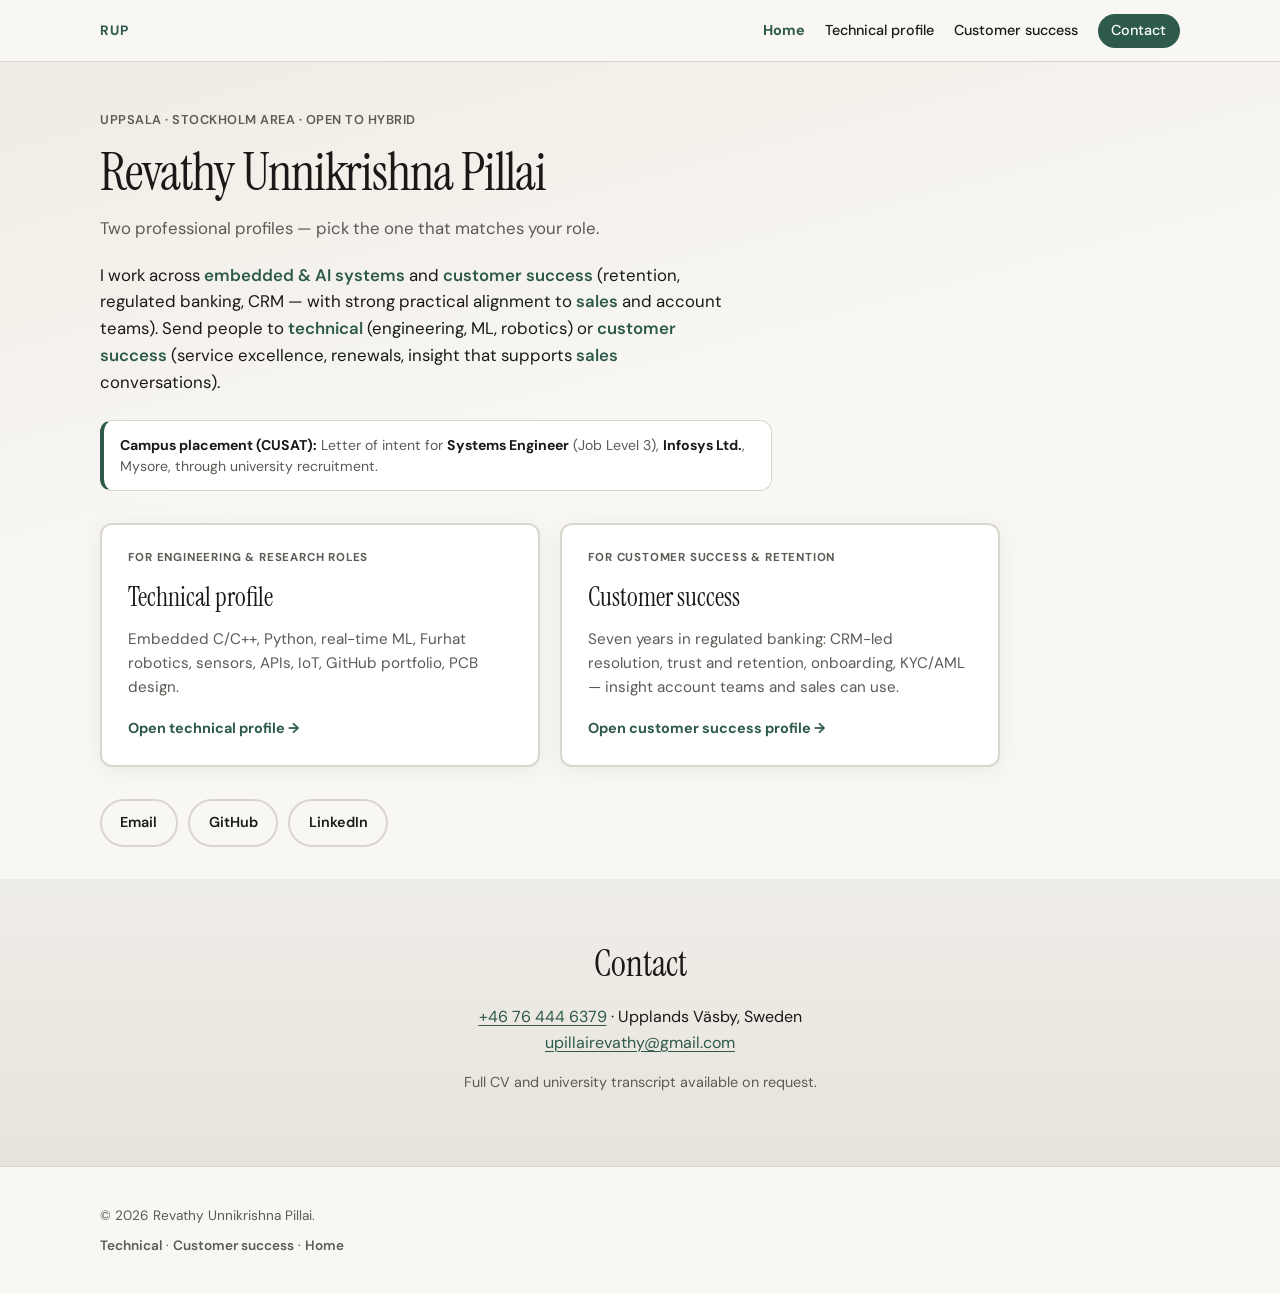
==== index.html @ eeb1d327 "Add professional profile site Made-with: Cursor" ====
<!DOCTYPE html>
<html lang="en">
<head>
  <meta charset="UTF-8" />
  <meta name="viewport" content="width=device-width, initial-scale=1" />
  <meta name="description" content="Revathy Unnikrishna Pillai — Technical or customer success profile: embedded AI; banking CRM, retention, sales alignment in practice." />
  <title>Revathy Unnikrishna Pillai — Profiles</title>
  <link rel="stylesheet" href="styles.css" />
  <link rel="preconnect" href="https://fonts.googleapis.com" />
  <link rel="preconnect" href="https://fonts.gstatic.com" crossorigin />
  <link href="https://fonts.googleapis.com/css2?family=DM+Sans:ital,opsz,wght@0,9..40,400;0,9..40,500;0,9..40,600;0,9..40,700;1,9..40,400&family=Instrument+Serif:ital@0;1&display=swap" rel="stylesheet" />
</head>
<body class="page-home">
  <a class="skip-link" href="#main">Skip to content</a>
  <header class="site-header">
    <div class="wrap header-inner">
      <a href="index.html" class="logo" aria-label="Home">RUP</a>
      <nav class="nav" aria-label="Primary">
        <a href="index.html" aria-current="page">Home</a>
        <a href="technical.html">Technical profile</a>
        <a href="customer-success.html">Customer success</a>
        <a href="#contact" class="nav-cta">Contact</a>
      </nav>
      <button type="button" class="menu-toggle" aria-expanded="false" aria-controls="mobile-nav" aria-label="Open menu">
        <span></span><span></span><span></span>
      </button>
    </div>
    <div id="mobile-nav" class="mobile-nav" hidden>
      <a href="index.html">Home</a>
      <a href="technical.html">Technical profile</a>
      <a href="customer-success.html">Customer success</a>
      <a href="#contact">Contact</a>
    </div>
  </header>

  <main id="main">
    <section class="hero hero-landing">
      <div class="wrap">
        <p class="eyebrow">Uppsala · Stockholm area · Open to hybrid</p>
        <h1>Revathy Unnikrishna Pillai</h1>
        <p class="tagline">Two professional profiles — pick the one that matches your role.</p>
        <p class="lede narrow-lede">
          I work across <strong>embedded &amp; AI systems</strong> and <strong>customer success</strong> (retention, regulated banking, CRM — with strong practical alignment to <strong>sales</strong> and account teams).
          Send people to <strong>technical</strong> (engineering, ML, robotics) or <strong>customer success</strong> (service excellence, renewals, insight that supports <strong>sales</strong> conversations).
        </p>
        <p class="campus-note">
          <strong>Campus placement (CUSAT):</strong> Letter of intent for <strong>Systems Engineer</strong> (Job Level 3), <strong>Infosys Ltd.</strong>, Mysore, through university recruitment.
        </p>

        <div class="chooser-grid">
          <a href="technical.html" class="chooser-card chooser-tech">
            <span class="chooser-label">For engineering &amp; research roles</span>
            <h2 class="chooser-title">Technical profile</h2>
            <p>Embedded C/C++, Python, real-time ML, Furhat robotics, sensors, APIs, IoT, GitHub portfolio, PCB design.</p>
            <span class="chooser-cta">Open technical profile →</span>
          </a>
          <a href="customer-success.html" class="chooser-card chooser-cs">
            <span class="chooser-label">For customer success &amp; retention</span>
            <h2 class="chooser-title">Customer success</h2>
            <p>Seven years in regulated banking: CRM-led resolution, trust and retention, onboarding, KYC/AML — insight account teams and sales can use.</p>
            <span class="chooser-cta">Open customer success profile →</span>
          </a>
        </div>

        <div class="hero-actions landing-actions">
          <a class="btn ghost" href="mailto:upillairevathy@gmail.com">Email</a>
          <a class="btn ghost" href="https://github.com/revathyup" target="_blank" rel="noopener noreferrer">GitHub</a>
          <a class="btn ghost" href="https://www.linkedin.com/in/revu01" target="_blank" rel="noopener noreferrer">LinkedIn</a>
        </div>
      </div>
    </section>

    <section id="contact" class="section section-cta">
      <div class="wrap narrow cta-inner">
        <h2 class="section-title">Contact</h2>
        <p class="prose">
          <a href="tel:+46764446379">+46 76 444 6379</a> · Upplands Väsby, Sweden<br />
          <a href="mailto:upillairevathy@gmail.com">upillairevathy@gmail.com</a>
        </p>
        <p class="prose small-print">Full CV and university transcript available on request.</p>
      </div>
    </section>
  </main>

  <footer class="site-footer">
    <div class="wrap footer-inner">
      <p>© <span id="y"></span> Revathy Unnikrishna Pillai.</p>
      <p class="footer-links">
        <a href="technical.html">Technical</a> · <a href="customer-success.html">Customer success</a> · <a href="index.html">Home</a>
      </p>
    </div>
  </footer>

  <script>
    document.getElementById("y").textContent = new Date().getFullYear();
    var btn = document.querySelector(".menu-toggle");
    var panel = document.getElementById("mobile-nav");
    if (btn && panel) {
      btn.addEventListener("click", function () {
        var open = panel.hasAttribute("hidden");
        if (open) panel.removeAttribute("hidden");
        else panel.setAttribute("hidden", "");
        btn.setAttribute("aria-expanded", open ? "true" : "false");
      });
      panel.querySelectorAll("a").forEach(function (a) {
        a.addEventListener("click", function () {
          panel.setAttribute("hidden", "");
          btn.setAttribute("aria-expanded", "false");
        });
      });
    }
  </script>
</body>
</html>
---- styles.css ----
/* Revathy Unnikrishna Pillai — profile site */
:root {
  --bg: #f8f7f4;
  --bg-alt: #efede8;
  --ink: #1a1917;
  --muted: #5c5a55;
  --accent: #2d5a4a;
  --accent-hover: #234638;
  --border: #d9d6cf;
  --card: #fff;
  --shadow: 0 12px 40px rgba(26, 25, 23, 0.08);
  --radius: 12px;
  --font-sans: "DM Sans", system-ui, -apple-system, Segoe UI, sans-serif;
  --font-display: "Instrument Serif", Georgia, serif;
  --max: 1080px;
}

*,
*::before,
*::after {
  box-sizing: border-box;
}

html {
  scroll-behavior: smooth;
}

body {
  margin: 0;
  font-family: var(--font-sans);
  font-size: 1rem;
  line-height: 1.6;
  color: var(--ink);
  background: var(--bg);
}

.skip-link {
  position: absolute;
  left: -9999px;
  top: 0;
  background: var(--accent);
  color: #fff;
  padding: 0.5rem 1rem;
  z-index: 100;
}
.skip-link:focus {
  left: 0.5rem;
  top: 0.5rem;
}

a {
  color: var(--accent);
  text-decoration-thickness: 1px;
  text-underline-offset: 3px;
}
a:hover {
  color: var(--accent-hover);
}

.wrap {
  width: min(100% - 2rem, var(--max));
  margin-inline: auto;
}

.narrow {
  max-width: 720px;
}

/* Header */
.site-header {
  position: sticky;
  top: 0;
  z-index: 50;
  background: rgba(248, 247, 244, 0.92);
  backdrop-filter: blur(8px);
  border-bottom: 1px solid var(--border);
}

.header-inner {
  display: flex;
  align-items: center;
  justify-content: space-between;
  gap: 1rem;
  padding: 0.85rem 0;
}

.logo {
  font-weight: 700;
  font-size: 0.85rem;
  letter-spacing: 0.08em;
  color: var(--accent);
}

.nav {
  display: none;
  gap: 1.25rem;
  align-items: center;
  font-size: 0.9rem;
  font-weight: 500;
}

.nav a {
  color: var(--ink);
  text-decoration: none;
}
.nav a:hover {
  color: var(--accent);
}

.nav-cta {
  padding: 0.35rem 0.85rem;
  border-radius: 999px;
  background: var(--accent);
  color: #fff !important;
}
.nav-cta:hover {
  background: var(--accent-hover);
  color: #fff !important;
}

.menu-toggle {
  display: flex;
  flex-direction: column;
  gap: 5px;
  padding: 0.5rem;
  border: none;
  background: transparent;
  cursor: pointer;
}
.menu-toggle span {
  display: block;
  width: 22px;
  height: 2px;
  background: var(--ink);
}

.mobile-nav {
  display: flex;
  flex-direction: column;
  padding: 0 1rem 1rem;
  border-bottom: 1px solid var(--border);
  background: var(--bg);
}
.mobile-nav a {
  padding: 0.65rem 0;
  font-weight: 500;
  color: var(--ink);
  text-decoration: none;
  border-top: 1px solid var(--border);
}
.mobile-nav[hidden] {
  display: none !important;
}

@media (min-width: 860px) {
  .nav {
    display: flex;
  }
  .menu-toggle {
    display: none;
  }
  .mobile-nav {
    display: none !important;
  }
}

/* Hero */
.hero {
  padding: 3rem 0 3.5rem;
  background: linear-gradient(165deg, #f0ebe3 0%, var(--bg) 45%);
}

.hero-grid {
  display: grid;
  gap: 2rem;
  align-items: start;
}

@media (min-width: 800px) {
  .hero-grid {
    grid-template-columns: 1fr minmax(260px, 320px);
    gap: 3rem;
  }
}

.eyebrow {
  font-size: 0.8rem;
  font-weight: 600;
  letter-spacing: 0.04em;
  text-transform: uppercase;
  color: var(--muted);
  margin: 0 0 0.75rem;
}

.hero h1 {
  font-family: var(--font-display);
  font-size: clamp(2.25rem, 5vw, 3.25rem);
  font-weight: 400;
  line-height: 1.15;
  margin: 0 0 0.75rem;
  letter-spacing: -0.02em;
}

.tagline {
  font-size: 1.05rem;
  color: var(--muted);
  margin: 0 0 1.25rem;
}

.tagline .dot {
  color: var(--border);
}

.lede {
  font-size: 1.05rem;
  max-width: 38rem;
  margin: 0 0 1.5rem;
  color: var(--ink);
}

.lede strong {
  font-weight: 600;
  color: var(--accent);
}

.hero-actions {
  display: flex;
  flex-wrap: wrap;
  gap: 0.65rem;
}

.btn {
  display: inline-flex;
  align-items: center;
  justify-content: center;
  padding: 0.65rem 1.15rem;
  border-radius: 999px;
  font-size: 0.9rem;
  font-weight: 600;
  text-decoration: none;
  border: 2px solid transparent;
  transition: background 0.15s, color 0.15s, border-color 0.15s;
}

.btn.primary {
  background: var(--accent);
  color: #fff;
}
.btn.primary:hover {
  background: var(--accent-hover);
  color: #fff;
}

.btn.ghost {
  background: transparent;
  color: var(--ink);
  border-color: var(--border);
}
.btn.ghost:hover {
  border-color: var(--accent);
  color: var(--accent);
}

.hero-card {
  background: var(--card);
  border-radius: var(--radius);
  box-shadow: var(--shadow);
  border: 1px solid var(--border);
  padding: 1.25rem 1.35rem;
}

.facts {
  list-style: none;
  margin: 0;
  padding: 0;
  font-size: 0.9rem;
}

.facts li {
  padding: 0.55rem 0;
  border-bottom: 1px solid var(--border);
}
.facts li:last-child {
  border-bottom: none;
}

.fact-label {
  display: block;
  font-size: 0.72rem;
  font-weight: 700;
  letter-spacing: 0.06em;
  text-transform: uppercase;
  color: var(--muted);
  margin-bottom: 0.15rem;
}

.facts a {
  font-weight: 600;
}

/* Tighter hero + sidebar (technical / customer profile pages) */
.hero-sub {
  padding: 1.35rem 0 0.85rem;
}

.hero-sub .hero-grid {
  gap: 1rem;
}

@media (min-width: 800px) {
  .hero-sub .hero-grid {
    grid-template-columns: 1fr minmax(210px, 270px);
    gap: 1.35rem;
    align-items: start;
  }
}

.hero-sub .eyebrow {
  margin-bottom: 0.35rem;
  font-size: 0.75rem;
}

.hero-sub h1 {
  margin-bottom: 0.35rem;
  font-size: clamp(1.85rem, 4vw, 2.65rem);
}

.hero-sub .tagline {
  margin-bottom: 0.5rem;
  font-size: 0.9rem;
  line-height: 1.4;
}

.hero-sub .lede {
  margin-bottom: 0.85rem;
  font-size: 0.9rem;
  line-height: 1.45;
  max-width: 36rem;
}

.hero-sub .hero-actions {
  gap: 0.45rem;
}

.hero-sub .btn {
  padding: 0.5rem 0.95rem;
  font-size: 0.82rem;
}

.hero-sub .hero-card {
  padding: 0.55rem 0.7rem;
  box-shadow: 0 4px 14px rgba(26, 25, 23, 0.05);
}

.hero-sub .facts {
  font-size: 0.78rem;
  line-height: 1.3;
}

.hero-sub .facts li {
  padding: 0.28rem 0;
}

.hero-sub .fact-label {
  font-size: 0.6rem;
  letter-spacing: 0.055em;
  margin-bottom: 0.06rem;
}

/* Even denser skill list in sidebar */
.facts-compact li {
  padding: 0.22rem 0 !important;
}

.section-intro-tight {
  margin-bottom: 0.65rem !important;
  font-size: 0.88rem;
}

/* Sections */
.section {
  padding: 3rem 0;
}

.section-alt {
  background: var(--bg-alt);
}

.section-title {
  font-family: var(--font-display);
  font-size: clamp(1.75rem, 3vw, 2.25rem);
  font-weight: 400;
  margin: 0 0 0.5rem;
}

.section-intro {
  color: var(--muted);
  margin: 0 0 1.75rem;
  max-width: 40rem;
}

.prose {
  margin: 0 0 1rem;
  color: var(--ink);
}

/* Tracks */
.tracks {
  display: grid;
  gap: 1.25rem;
}

@media (min-width: 720px) {
  .tracks {
    grid-template-columns: 1fr 1fr;
  }
}

.track-card {
  background: var(--card);
  border: 1px solid var(--border);
  border-radius: var(--radius);
  padding: 1.5rem;
  box-shadow: 0 4px 20px rgba(26, 25, 23, 0.04);
}

.track-card h3 {
  margin: 0 0 0.75rem;
  font-size: 1.1rem;
  font-weight: 700;
}

.track-card p {
  margin: 0 0 1rem;
  font-size: 0.95rem;
  color: var(--muted);
}

.track-card ul {
  margin: 0;
  padding-left: 1.15rem;
  font-size: 0.9rem;
  color: var(--ink);
}

.track-card li {
  margin-bottom: 0.35rem;
}

/* Timeline */
.timeline {
  list-style: none;
  margin: 0;
  padding: 0;
  border-left: 2px solid var(--border);
}

.timeline > li {
  position: relative;
  padding: 0 0 2rem 1.5rem;
  margin-left: 0.5rem;
}

.timeline > li::before {
  content: "";
  position: absolute;
  left: -0.55rem;
  top: 0.35rem;
  width: 10px;
  height: 10px;
  border-radius: 50%;
  background: var(--accent);
  box-shadow: 0 0 0 3px var(--bg);
}

.section-alt .timeline > li::before {
  box-shadow: 0 0 0 3px var(--bg-alt);
}

.timeline > li:last-child {
  padding-bottom: 0;
}

.t-meta {
  display: flex;
  flex-wrap: wrap;
  gap: 0.35rem 1rem;
  font-size: 0.8rem;
  color: var(--muted);
  margin-bottom: 0.35rem;
}

.t-org {
  font-weight: 700;
  color: var(--ink);
}

.timeline h3 {
  margin: 0 0 0.5rem;
  font-size: 1.05rem;
}

.timeline p {
  margin: 0;
  font-size: 0.95rem;
  color: var(--muted);
}

/* Projects */
.project-list {
  margin: 0 0 1.5rem;
  padding-left: 1.15rem;
  max-width: 42rem;
}

.project-list li {
  margin-bottom: 0.65rem;
}

.project-cta {
  margin: 0;
}

/* Education */
.edu-list {
  list-style: none;
  margin: 0;
  padding: 0;
  font-size: 1rem;
}

.edu-list li {
  padding: 0.75rem 0;
  border-bottom: 1px solid var(--border);
}
.edu-list li:last-child {
  border-bottom: none;
}

.edu-detail {
  margin: 0.65rem 0 0;
  font-size: 0.9rem;
  line-height: 1.55;
  color: var(--muted);
  max-width: 42rem;
}

.edu-detail strong {
  color: var(--ink);
}

/* Home page campus placement line */
.campus-note {
  margin: 1rem 0 0;
  padding: 0.85rem 1rem;
  max-width: 42rem;
  font-size: 0.88rem;
  line-height: 1.5;
  color: var(--muted);
  background: var(--card);
  border: 1px solid var(--border);
  border-radius: var(--radius);
  border-left: 4px solid var(--accent);
}

.campus-note strong {
  color: var(--ink);
}

/* CTA section */
.section-cta {
  background: linear-gradient(180deg, var(--bg-alt) 0%, #e8e4dc 100%);
  padding: 3.5rem 0;
}

.cta-inner {
  text-align: center;
}

.cta-inner .section-title {
  margin-bottom: 0.75rem;
}

.cta-inner .prose {
  margin-left: auto;
  margin-right: auto;
}

.cta-inner .hero-actions {
  justify-content: center;
  margin-top: 1.25rem;
}

/* Footer */
.site-footer {
  padding: 2rem 0;
  border-top: 1px solid var(--border);
  background: var(--bg);
  font-size: 0.85rem;
  color: var(--muted);
}

.footer-inner p {
  margin: 0.35rem 0;
}

.footer-note code {
  font-size: 0.8em;
  background: var(--bg-alt);
  padding: 0.1rem 0.35rem;
  border-radius: 4px;
}

.footer-links {
  margin-top: 0.5rem !important;
}
.footer-links a {
  color: var(--muted);
  text-decoration: none;
  font-weight: 600;
}
.footer-links a:hover {
  color: var(--accent);
}

/* Logo as home link */
a.logo {
  text-decoration: none;
  color: var(--accent);
}
a.logo:hover {
  color: var(--accent-hover);
}

.nav a[aria-current="page"] {
  color: var(--accent);
  font-weight: 700;
}

/* Page accent themes */
body.page-tech {
  --accent: #2d5a4a;
  --accent-hover: #234638;
}

body.page-cs {
  --accent: #3d4f8c;
  --accent-hover: #2f3d6b;
}

body.page-home {
  --accent: #2d5a4a;
  --accent-hover: #234638;
}

/* Landing (index) */
.hero-landing {
  padding-bottom: 2rem;
}

.narrow-lede {
  max-width: 40rem;
}

.landing-actions {
  margin-top: 2rem;
}

.chooser-grid {
  display: grid;
  gap: 1.25rem;
  margin-top: 2rem;
  max-width: 900px;
}

@media (min-width: 720px) {
  .chooser-grid {
    grid-template-columns: 1fr 1fr;
  }
}

.chooser-card {
  display: block;
  text-decoration: none;
  color: inherit;
  background: var(--card);
  border: 2px solid var(--border);
  border-radius: var(--radius);
  padding: 1.5rem 1.65rem;
  box-shadow: 0 4px 24px rgba(26, 25, 23, 0.06);
  transition: border-color 0.2s, box-shadow 0.2s, transform 0.15s;
}

.chooser-card:hover {
  border-color: var(--accent);
  box-shadow: var(--shadow);
  transform: translateY(-2px);
}

.chooser-card .chooser-label {
  display: block;
  font-size: 0.72rem;
  font-weight: 700;
  letter-spacing: 0.07em;
  text-transform: uppercase;
  color: var(--muted);
  margin-bottom: 0.5rem;
}

.chooser-title {
  font-family: var(--font-display);
  font-size: 1.65rem;
  font-weight: 400;
  margin: 0 0 0.65rem;
  color: var(--ink);
}

.chooser-card p {
  margin: 0 0 1rem;
  font-size: 0.95rem;
  color: var(--muted);
  line-height: 1.55;
}

.chooser-cta {
  font-weight: 700;
  font-size: 0.9rem;
  color: var(--accent);
}

.chooser-card:hover .chooser-cta {
  color: var(--accent-hover);
}

.chooser-tech:hover {
  border-color: #2d5a4a;
}

.chooser-cs:hover {
  border-color: #3d4f8c;
}

.small-print {
  font-size: 0.9rem;
  color: var(--muted);
}

.strengths-list {
  max-width: 48rem;
}

/* Technical skills table (definition list) */
.skill-dl {
  margin: 0;
  max-width: 52rem;
}

.skill-row {
  display: grid;
  gap: 0.35rem 1.5rem;
  padding: 1rem 0;
  border-bottom: 1px solid var(--border);
}

@media (min-width: 640px) {
  .skill-row {
    grid-template-columns: 11rem 1fr;
    align-items: start;
  }
}

.skill-row:first-child {
  padding-top: 0;
}

.skill-row:last-child {
  border-bottom: none;
  padding-bottom: 0;
}

.skill-dl dt {
  margin: 0;
  font-size: 0.72rem;
  font-weight: 700;
  letter-spacing: 0.08em;
  text-transform: uppercase;
  color: var(--muted);
}

.skill-dl dd {
  margin: 0;
  font-size: 1rem;
  line-height: 1.55;
  color: var(--ink);
}

/* Compact technical skills block + tighter dl rows */
.skill-dl.skill-dl-compact .skill-row {
  padding: 0.45rem 0;
  gap: 0.2rem 1rem;
}

@media (min-width: 640px) {
  .skill-dl.skill-dl-compact .skill-row {
    grid-template-columns: 9rem 1fr;
  }
}

.skill-dl.skill-dl-compact dt {
  font-size: 0.62rem;
}

.skill-dl.skill-dl-compact dd {
  font-size: 0.82rem;
  line-height: 1.38;
}

.page-tech #skills.section {
  padding: 1.65rem 0;
}

.page-tech #skills .section-title {
  margin-bottom: 0.25rem;
  font-size: clamp(1.45rem, 2.5vw, 1.85rem);
}

/* Pull first content section up under hero (less white gap) */
.page-tech main > section#about.section,
.page-cs main > section#about.section {
  padding-top: 0.5rem;
  padding-bottom: 1.75rem;
}
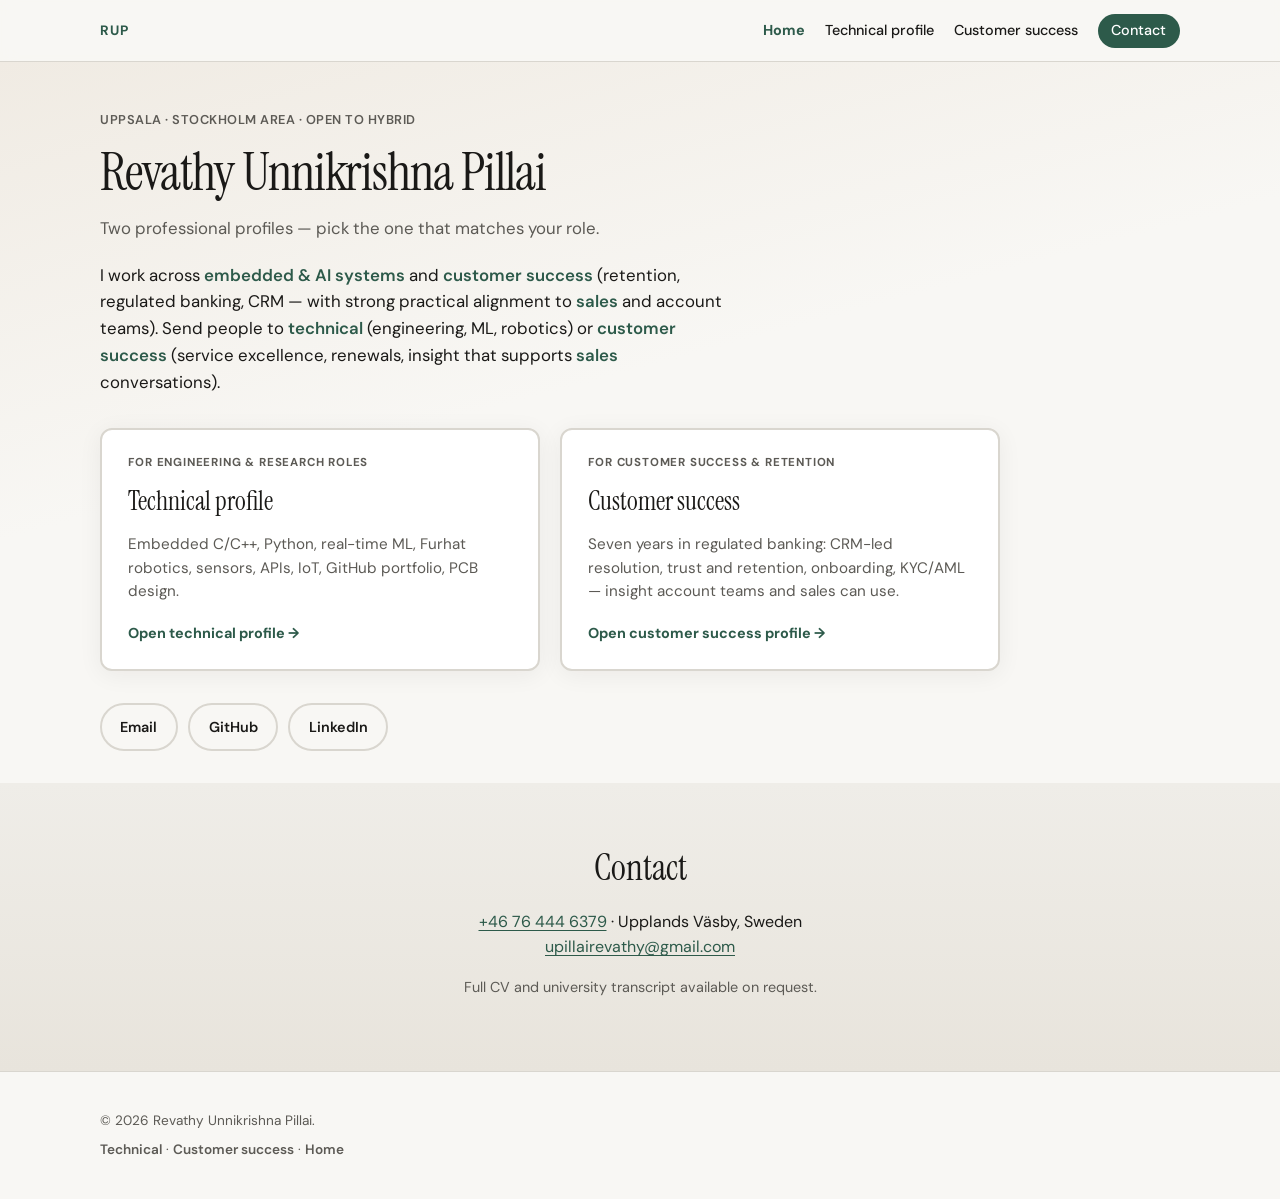
==== commit 76093903: "Home: remove campus placement from main profile Made-with: Cursor" ====
--- a/index.html
+++ b/index.html
@@ -42,9 +42,6 @@
         <p class="lede narrow-lede">
           I work across <strong>embedded &amp; AI systems</strong> and <strong>customer success</strong> (retention, regulated banking, CRM — with strong practical alignment to <strong>sales</strong> and account teams).
           Send people to <strong>technical</strong> (engineering, ML, robotics) or <strong>customer success</strong> (service excellence, renewals, insight that supports <strong>sales</strong> conversations).
-        </p>
-        <p class="campus-note">
-          <strong>Campus placement (CUSAT):</strong> Letter of intent for <strong>Systems Engineer</strong> (Job Level 3), <strong>Infosys Ltd.</strong>, Mysore, through university recruitment.
         </p>
 
         <div class="chooser-grid">
--- a/styles.css
+++ b/styles.css
@@ -549,24 +549,6 @@
   color: var(--ink);
 }
 
-/* Home page campus placement line */
-.campus-note {
-  margin: 1rem 0 0;
-  padding: 0.85rem 1rem;
-  max-width: 42rem;
-  font-size: 0.88rem;
-  line-height: 1.5;
-  color: var(--muted);
-  background: var(--card);
-  border: 1px solid var(--border);
-  border-radius: var(--radius);
-  border-left: 4px solid var(--accent);
-}
-
-.campus-note strong {
-  color: var(--ink);
-}
-
 /* CTA section */
 .section-cta {
   background: linear-gradient(180deg, var(--bg-alt) 0%, #e8e4dc 100%);
@@ -830,3 +812,27 @@
   padding-top: 0.5rem;
   padding-bottom: 1.75rem;
 }
+
+/* Customer success — duty list under timeline */
+.duty-intro {
+  margin: 0.65rem 0 0.35rem;
+  font-size: 0.9rem;
+  color: var(--ink);
+}
+
+ul.duty-list {
+  margin: 0 0 0.25rem;
+  padding-left: 1.15rem;
+  font-size: 0.88rem;
+  line-height: 1.45;
+  color: var(--muted);
+  max-width: 40rem;
+}
+
+ul.duty-list li {
+  margin-bottom: 0.4rem;
+}
+
+ul.duty-list li strong {
+  color: var(--ink);
+}
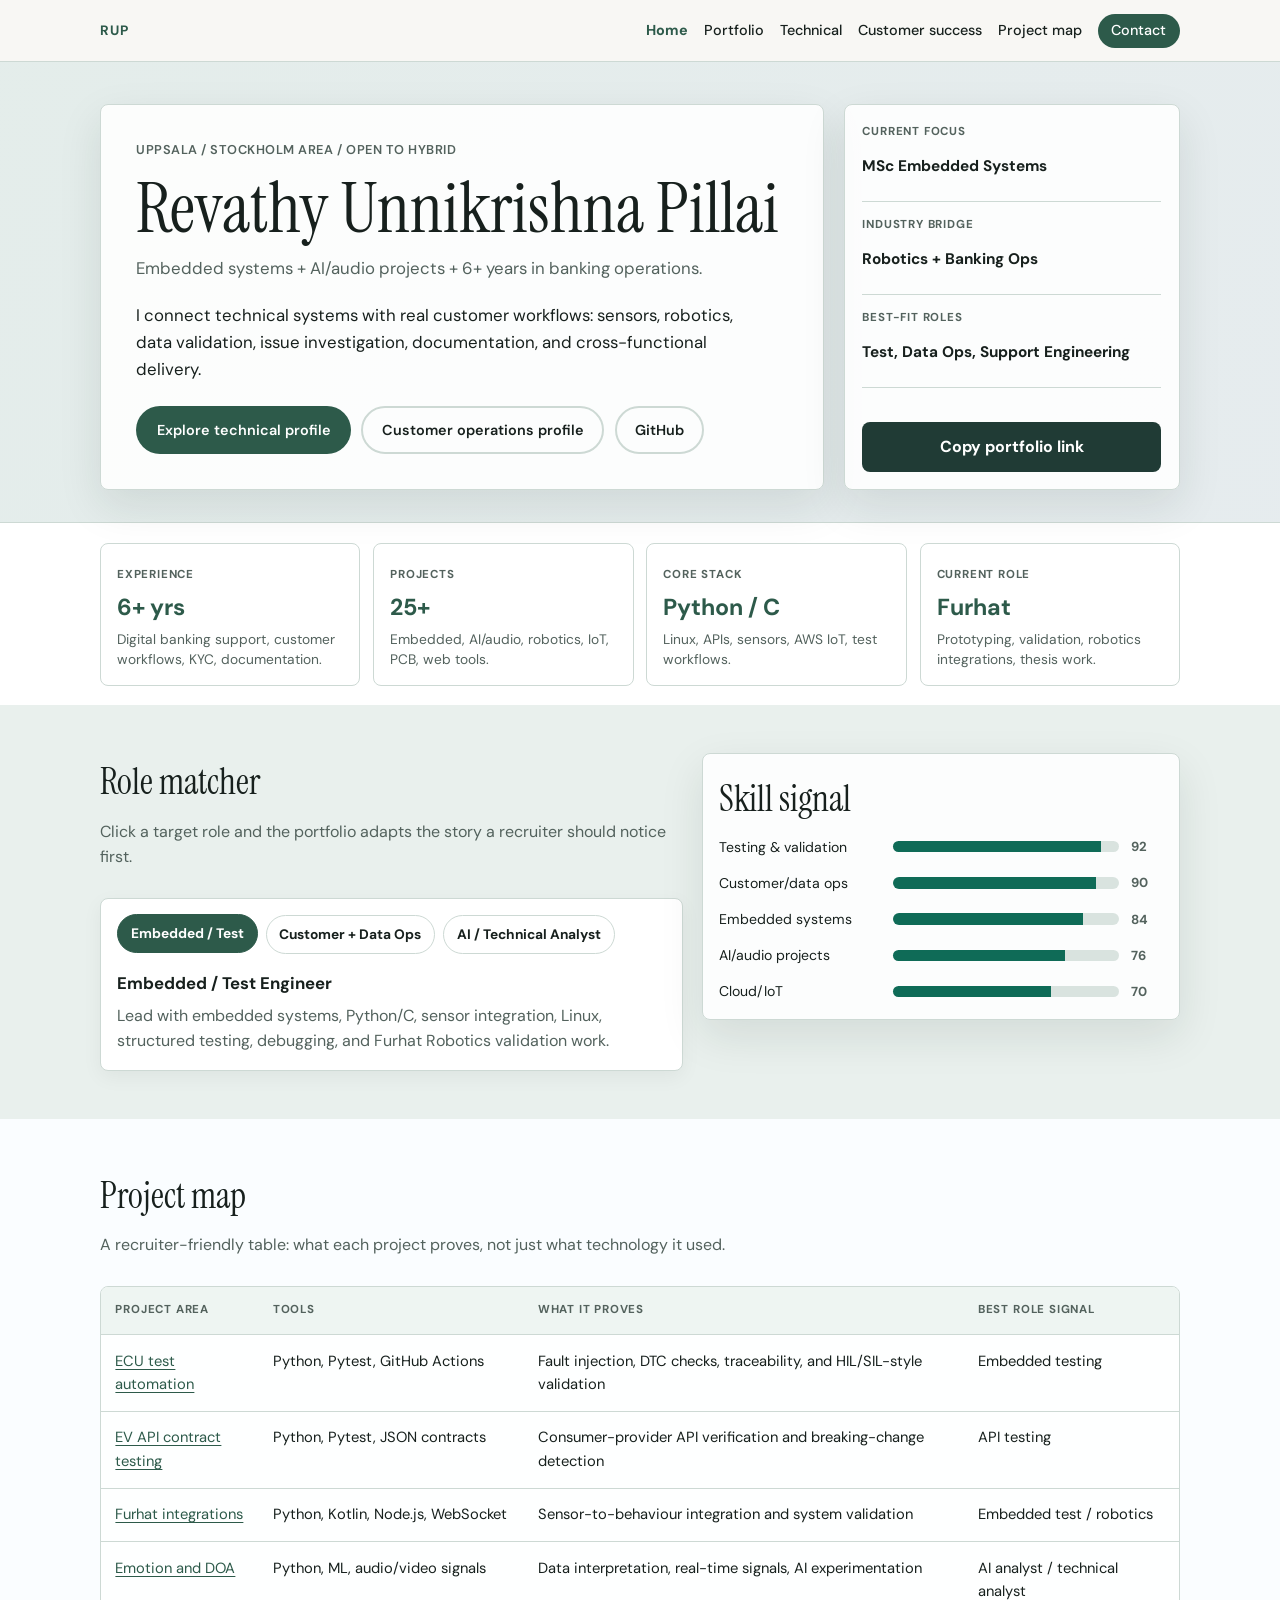
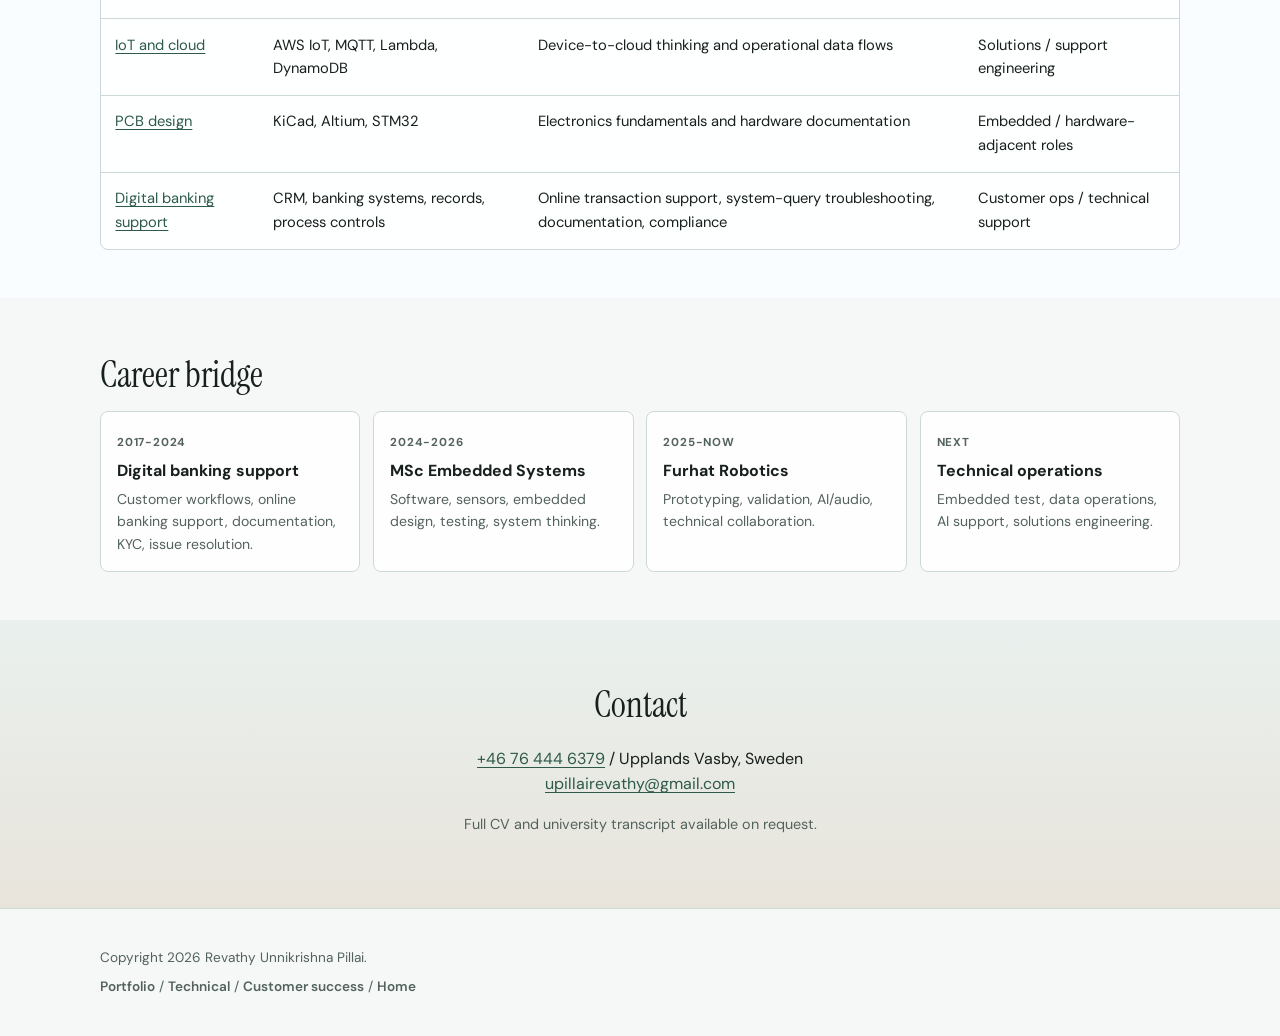
==== commit 559c8a89: "update" ====
--- a/index.html
+++ b/index.html
@@ -3,22 +3,24 @@
 <head>
   <meta charset="UTF-8" />
   <meta name="viewport" content="width=device-width, initial-scale=1" />
-  <meta name="description" content="Revathy Unnikrishna Pillai — Technical or customer success profile: embedded AI; banking CRM, retention, sales alignment in practice." />
-  <title>Revathy Unnikrishna Pillai — Profiles</title>
+  <meta name="description" content="Revathy Unnikrishna Pillai portfolio: embedded systems, AI/audio, robotics, customer operations, data operations, and banking workflows." />
+  <title>Revathy Unnikrishna Pillai | Interactive Portfolio</title>
   <link rel="stylesheet" href="styles.css" />
   <link rel="preconnect" href="https://fonts.googleapis.com" />
   <link rel="preconnect" href="https://fonts.gstatic.com" crossorigin />
   <link href="https://fonts.googleapis.com/css2?family=DM+Sans:ital,opsz,wght@0,9..40,400;0,9..40,500;0,9..40,600;0,9..40,700;1,9..40,400&family=Instrument+Serif:ital@0;1&display=swap" rel="stylesheet" />
 </head>
-<body class="page-home">
+<body class="page-home app-home">
   <a class="skip-link" href="#main">Skip to content</a>
-  <header class="site-header">
+  <header class="site-header app-header">
     <div class="wrap header-inner">
       <a href="index.html" class="logo" aria-label="Home">RUP</a>
       <nav class="nav" aria-label="Primary">
         <a href="index.html" aria-current="page">Home</a>
-        <a href="technical.html">Technical profile</a>
+        <a href="portfolio.html">Portfolio</a>
+        <a href="technical.html">Technical</a>
         <a href="customer-success.html">Customer success</a>
+        <a href="#project-map">Project map</a>
         <a href="#contact" class="nav-cta">Contact</a>
       </nav>
       <button type="button" class="menu-toggle" aria-expanded="false" aria-controls="mobile-nav" aria-label="Open menu">
@@ -27,42 +29,102 @@
     </div>
     <div id="mobile-nav" class="mobile-nav" hidden>
       <a href="index.html">Home</a>
-      <a href="technical.html">Technical profile</a>
+      <a href="portfolio.html">Portfolio</a>
+      <a href="technical.html">Technical</a>
       <a href="customer-success.html">Customer success</a>
+      <a href="#project-map">Project map</a>
       <a href="#contact">Contact</a>
     </div>
   </header>
 
   <main id="main">
-    <section class="hero hero-landing">
+    <section class="app-hero">
+      <div class="wrap app-hero-grid">
+        <div class="app-hero-main">
+          <p class="eyebrow">Uppsala / Stockholm area / Open to hybrid</p>
+          <h1>Revathy Unnikrishna Pillai</h1>
+          <p class="tagline">Embedded systems + AI/audio projects + 6+ years in banking operations.</p>
+          <p class="lede">I connect technical systems with real customer workflows: sensors, robotics, data validation, issue investigation, documentation, and cross-functional delivery.</p>
+          <div class="hero-actions">
+            <a class="btn primary" href="technical.html">Explore technical profile</a>
+            <a class="btn ghost" href="customer-success.html">Customer operations profile</a>
+            <a class="btn ghost" href="https://github.com/revathyup" target="_blank" rel="noopener noreferrer">GitHub</a>
+          </div>
+        </div>
+        <aside class="app-status-panel" aria-label="Portfolio status panel">
+          <div class="status-row"><span>Current focus</span><strong>MSc Embedded Systems</strong></div>
+          <div class="status-row"><span>Industry bridge</span><strong>Robotics + Banking Ops</strong></div>
+          <div class="status-row"><span>Best-fit roles</span><strong>Test, Data Ops, Support Engineering</strong></div>
+          <button class="copy-button" type="button" data-copy-link="https://revathyup.github.io/profile-website/">Copy portfolio link</button>
+        </aside>
+      </div>
+    </section>
+
+    <section class="section dashboard-strip" aria-label="Portfolio metrics">
+      <div class="wrap metric-grid">
+        <div class="metric-card"><span>Experience</span><strong>6+ yrs</strong><p>Digital banking support, customer workflows, KYC, documentation.</p></div>
+        <div class="metric-card"><span>Projects</span><strong>25+</strong><p>Embedded, AI/audio, robotics, IoT, PCB, web tools.</p></div>
+        <div class="metric-card"><span>Core stack</span><strong>Python / C</strong><p>Linux, APIs, sensors, AWS IoT, test workflows.</p></div>
+        <div class="metric-card"><span>Current role</span><strong>Furhat</strong><p>Prototyping, validation, robotics integrations, thesis work.</p></div>
+      </div>
+    </section>
+
+    <section class="section app-lab">
+      <div class="wrap lab-grid">
+        <div>
+          <h2 class="section-title">Role matcher</h2>
+          <p class="section-intro">Click a target role and the portfolio adapts the story a recruiter should notice first.</p>
+          <div class="persona-panel" aria-label="Role profile selector">
+            <div class="persona-buttons" role="group" aria-label="Select target role">
+              <button class="persona-button is-active" type="button" data-persona="embedded" aria-pressed="true">Embedded / Test</button>
+              <button class="persona-button" type="button" data-persona="dataops" aria-pressed="false">Customer + Data Ops</button>
+              <button class="persona-button" type="button" data-persona="ai" aria-pressed="false">AI / Technical Analyst</button>
+            </div>
+            <p class="persona-output" data-persona-output><strong>Embedded / Test Engineer</strong><span>Lead with embedded systems, Python/C, sensor integration, Linux, structured testing, debugging, and Furhat Robotics validation work.</span></p>
+          </div>
+        </div>
+        <div class="chart-panel" aria-label="Skill strength chart">
+          <h2 class="section-title">Skill signal</h2>
+          <div class="bar-chart">
+            <div class="bar-row"><span>Testing &amp; validation</span><i style="--value: 92%"></i><b>92</b></div>
+            <div class="bar-row"><span>Customer/data ops</span><i style="--value: 90%"></i><b>90</b></div>
+            <div class="bar-row"><span>Embedded systems</span><i style="--value: 84%"></i><b>84</b></div>
+            <div class="bar-row"><span>AI/audio projects</span><i style="--value: 76%"></i><b>76</b></div>
+            <div class="bar-row"><span>Cloud/IoT</span><i style="--value: 70%"></i><b>70</b></div>
+          </div>
+        </div>
+      </div>
+    </section>
+
+    <section id="project-map" class="section project-map-section">
       <div class="wrap">
-        <p class="eyebrow">Uppsala · Stockholm area · Open to hybrid</p>
-        <h1>Revathy Unnikrishna Pillai</h1>
-        <p class="tagline">Two professional profiles — pick the one that matches your role.</p>
-        <p class="lede narrow-lede">
-          I work across <strong>embedded &amp; AI systems</strong> and <strong>customer success</strong> (retention, regulated banking, CRM — with strong practical alignment to <strong>sales</strong> and account teams).
-          Send people to <strong>technical</strong> (engineering, ML, robotics) or <strong>customer success</strong> (service excellence, renewals, insight that supports <strong>sales</strong> conversations).
-        </p>
+        <h2 class="section-title">Project map</h2>
+        <p class="section-intro">A recruiter-friendly table: what each project proves, not just what technology it used.</p>
+        <div class="project-table-wrap">
+          <table class="project-table">
+            <thead><tr><th>Project area</th><th>Tools</th><th>What it proves</th><th>Best role signal</th></tr></thead>
+            <tbody>
+              <tr><td><a href="technical.html#projects">ECU test automation</a></td><td>Python, Pytest, GitHub Actions</td><td>Fault injection, DTC checks, traceability, and HIL/SIL-style validation</td><td>Embedded testing</td></tr>
+              <tr><td><a href="technical.html#projects">EV API contract testing</a></td><td>Python, Pytest, JSON contracts</td><td>Consumer-provider API verification and breaking-change detection</td><td>API testing</td></tr>
+              <tr><td><a href="technical.html#projects">Furhat integrations</a></td><td>Python, Kotlin, Node.js, WebSocket</td><td>Sensor-to-behaviour integration and system validation</td><td>Embedded test / robotics</td></tr>
+              <tr><td><a href="technical.html#projects">Emotion and DOA</a></td><td>Python, ML, audio/video signals</td><td>Data interpretation, real-time signals, AI experimentation</td><td>AI analyst / technical analyst</td></tr>
+              <tr><td><a href="technical.html#projects">IoT and cloud</a></td><td>AWS IoT, MQTT, Lambda, DynamoDB</td><td>Device-to-cloud thinking and operational data flows</td><td>Solutions / support engineering</td></tr>
+              <tr><td><a href="technical.html#projects">PCB design</a></td><td>KiCad, Altium, STM32</td><td>Electronics fundamentals and hardware documentation</td><td>Embedded / hardware-adjacent roles</td></tr>
+              <tr><td><a href="customer-success.html">Digital banking support</a></td><td>CRM, banking systems, records, process controls</td><td>Online transaction support, system-query troubleshooting, documentation, compliance</td><td>Customer ops / technical support</td></tr>
+            </tbody>
+          </table>
+        </div>
+      </div>
+    </section>
 
-        <div class="chooser-grid">
-          <a href="technical.html" class="chooser-card chooser-tech">
-            <span class="chooser-label">For engineering &amp; research roles</span>
-            <h2 class="chooser-title">Technical profile</h2>
-            <p>Embedded C/C++, Python, real-time ML, Furhat robotics, sensors, APIs, IoT, GitHub portfolio, PCB design.</p>
-            <span class="chooser-cta">Open technical profile →</span>
-          </a>
-          <a href="customer-success.html" class="chooser-card chooser-cs">
-            <span class="chooser-label">For customer success &amp; retention</span>
-            <h2 class="chooser-title">Customer success</h2>
-            <p>Seven years in regulated banking: CRM-led resolution, trust and retention, onboarding, KYC/AML — insight account teams and sales can use.</p>
-            <span class="chooser-cta">Open customer success profile →</span>
-          </a>
-        </div>
-
-        <div class="hero-actions landing-actions">
-          <a class="btn ghost" href="mailto:upillairevathy@gmail.com">Email</a>
-          <a class="btn ghost" href="https://github.com/revathyup" target="_blank" rel="noopener noreferrer">GitHub</a>
-          <a class="btn ghost" href="https://www.linkedin.com/in/revu01" target="_blank" rel="noopener noreferrer">LinkedIn</a>
+    <section class="section career-flow">
+      <div class="wrap">
+        <h2 class="section-title">Career bridge</h2>
+        <div class="flow-grid" aria-label="Career transition flow">
+          <div><span>2017-2024</span><strong>Digital banking support</strong><p>Customer workflows, online banking support, documentation, KYC, issue resolution.</p></div>
+          <div><span>2024-2026</span><strong>MSc Embedded Systems</strong><p>Software, sensors, embedded design, testing, system thinking.</p></div>
+          <div><span>2025-now</span><strong>Furhat Robotics</strong><p>Prototyping, validation, AI/audio, technical collaboration.</p></div>
+          <div><span>Next</span><strong>Technical operations</strong><p>Embedded test, data operations, AI support, solutions engineering.</p></div>
         </div>
       </div>
     </section>
@@ -70,10 +132,7 @@
     <section id="contact" class="section section-cta">
       <div class="wrap narrow cta-inner">
         <h2 class="section-title">Contact</h2>
-        <p class="prose">
-          <a href="tel:+46764446379">+46 76 444 6379</a> · Upplands Väsby, Sweden<br />
-          <a href="mailto:upillairevathy@gmail.com">upillairevathy@gmail.com</a>
-        </p>
+        <p class="prose"><a href="tel:+46764446379">+46 76 444 6379</a> / Upplands Vasby, Sweden<br /><a href="mailto:upillairevathy@gmail.com">upillairevathy@gmail.com</a></p>
         <p class="prose small-print">Full CV and university transcript available on request.</p>
       </div>
     </section>
@@ -81,31 +140,13 @@
 
   <footer class="site-footer">
     <div class="wrap footer-inner">
-      <p>© <span id="y"></span> Revathy Unnikrishna Pillai.</p>
-      <p class="footer-links">
-        <a href="technical.html">Technical</a> · <a href="customer-success.html">Customer success</a> · <a href="index.html">Home</a>
-      </p>
+      <p>Copyright <span id="y"></span> Revathy Unnikrishna Pillai.</p>
+      <p class="footer-links"><a href="portfolio.html">Portfolio</a> / <a href="technical.html">Technical</a> / <a href="customer-success.html">Customer success</a> / <a href="index.html">Home</a></p>
     </div>
   </footer>
-
-  <script>
-    document.getElementById("y").textContent = new Date().getFullYear();
-    var btn = document.querySelector(".menu-toggle");
-    var panel = document.getElementById("mobile-nav");
-    if (btn && panel) {
-      btn.addEventListener("click", function () {
-        var open = panel.hasAttribute("hidden");
-        if (open) panel.removeAttribute("hidden");
-        else panel.setAttribute("hidden", "");
-        btn.setAttribute("aria-expanded", open ? "true" : "false");
-      });
-      panel.querySelectorAll("a").forEach(function (a) {
-        a.addEventListener("click", function () {
-          panel.setAttribute("hidden", "");
-          btn.setAttribute("aria-expanded", "false");
-        });
-      });
-    }
-  </script>
+  <script src="interactions.js"></script>
 </body>
 </html>
+
+
+
--- a/styles.css
+++ b/styles.css
@@ -836,3 +836,785 @@
 ul.duty-list li strong {
   color: var(--ink);
 }
+
+/* Interactive additions */
+.persona-panel {
+  max-width: 760px;
+  background: var(--card);
+  border: 1px solid var(--border);
+  border-radius: 8px;
+  padding: 1rem;
+  box-shadow: 0 6px 20px rgba(26, 25, 23, 0.05);
+}
+
+.persona-buttons,
+.project-filters {
+  display: flex;
+  flex-wrap: wrap;
+  gap: 0.5rem;
+  margin-bottom: 1rem;
+}
+
+.persona-button,
+.filter-button {
+  border: 1px solid var(--border);
+  background: #fff;
+  color: var(--ink);
+  border-radius: 999px;
+  padding: 0.48rem 0.8rem;
+  font: inherit;
+  font-size: 0.86rem;
+  font-weight: 700;
+  cursor: pointer;
+  transition: background 0.15s, color 0.15s, border-color 0.15s, transform 0.15s;
+}
+
+.persona-button:hover,
+.filter-button:hover,
+.persona-button.is-active,
+.filter-button.is-active {
+  background: var(--accent);
+  border-color: var(--accent);
+  color: #fff;
+  transform: translateY(-1px);
+}
+
+.persona-output {
+  display: grid;
+  gap: 0.35rem;
+  margin: 0;
+  color: var(--muted);
+}
+
+.persona-output strong {
+  color: var(--ink);
+  font-size: 1.05rem;
+}
+
+.project-grid {
+  display: grid;
+  gap: 1rem;
+}
+
+@media (min-width: 760px) {
+  .project-grid {
+    grid-template-columns: repeat(2, minmax(0, 1fr));
+  }
+}
+
+.project-card {
+  background: var(--card);
+  border: 1px solid var(--border);
+  border-radius: 8px;
+  padding: 1rem;
+  box-shadow: 0 4px 18px rgba(26, 25, 23, 0.04);
+}
+
+.project-card[hidden] {
+  display: none;
+}
+
+.project-kicker {
+  display: block;
+  margin-bottom: 0.35rem;
+  color: var(--muted);
+  font-size: 0.72rem;
+  font-weight: 700;
+  letter-spacing: 0.07em;
+  text-transform: uppercase;
+}
+
+.project-card h3 {
+  margin: 0 0 0.45rem;
+  font-size: 1.05rem;
+}
+
+.project-card p {
+  margin: 0 0 0.75rem;
+  color: var(--muted);
+  font-size: 0.92rem;
+}
+
+.project-card details {
+  margin: 0.75rem 0;
+  border-top: 1px solid var(--border);
+  border-bottom: 1px solid var(--border);
+  padding: 0.65rem 0;
+}
+
+.project-card summary {
+  cursor: pointer;
+  font-weight: 700;
+  color: var(--ink);
+}
+
+.project-card a {
+  font-weight: 700;
+  text-decoration: none;
+}
+
+/* App-style homepage refresh */
+.app-home {
+  --bg: #f6f8f7;
+  --bg-alt: #e9f0ed;
+  --ink: #17201d;
+  --muted: #53625d;
+  --accent: #0f6b57;
+  --accent-hover: #0a4e40;
+  --border: #cdd9d4;
+  --card: #ffffff;
+  --shadow: 0 16px 44px rgba(18, 39, 33, 0.1);
+}
+
+.app-header .nav {
+  gap: 1rem;
+}
+
+.app-hero {
+  padding: 2.6rem 0 2rem;
+  background: linear-gradient(120deg, rgba(15, 107, 87, 0.08), rgba(39, 92, 135, 0.08)), var(--bg);
+  border-bottom: 1px solid var(--border);
+}
+
+.app-hero-grid {
+  display: grid;
+  gap: 1.25rem;
+  align-items: stretch;
+}
+
+@media (min-width: 860px) {
+  .app-hero-grid {
+    grid-template-columns: minmax(0, 1.55fr) minmax(280px, 0.72fr);
+  }
+}
+
+.app-hero-main,
+.app-status-panel,
+.metric-card,
+.chart-panel,
+.project-table-wrap,
+.flow-grid > div {
+  border: 1px solid var(--border);
+  background: rgba(255, 255, 255, 0.88);
+  border-radius: 8px;
+  box-shadow: var(--shadow);
+}
+
+.app-hero-main {
+  padding: clamp(1.35rem, 3vw, 2.2rem);
+}
+
+.app-hero-main h1 {
+  font-family: var(--font-display);
+  font-size: clamp(2.45rem, 6vw, 4.4rem);
+  line-height: 1.02;
+  font-weight: 400;
+  margin: 0 0 0.65rem;
+}
+
+.app-status-panel {
+  display: grid;
+  gap: 0.85rem;
+  padding: 1.1rem;
+}
+
+.status-row {
+  display: grid;
+  gap: 0.18rem;
+  padding-bottom: 0.75rem;
+  border-bottom: 1px solid var(--border);
+}
+
+.status-row span,
+.metric-card span,
+.flow-grid span {
+  color: var(--muted);
+  font-size: 0.72rem;
+  font-weight: 700;
+  letter-spacing: 0.07em;
+  text-transform: uppercase;
+}
+
+.status-row strong {
+  color: var(--ink);
+  font-size: 0.96rem;
+}
+
+.copy-button {
+  align-self: end;
+  border: 0;
+  border-radius: 8px;
+  background: #203b35;
+  color: #fff;
+  cursor: pointer;
+  font: inherit;
+  font-weight: 700;
+  padding: 0.75rem 0.9rem;
+}
+
+.dashboard-strip {
+  padding: 1.2rem 0;
+  background: #fff;
+}
+
+.metric-grid {
+  display: grid;
+  gap: 0.8rem;
+}
+
+@media (min-width: 760px) {
+  .metric-grid {
+    grid-template-columns: repeat(4, minmax(0, 1fr));
+  }
+}
+
+.metric-card {
+  padding: 1rem;
+  box-shadow: none;
+}
+
+.metric-card strong {
+  display: block;
+  margin: 0.25rem 0;
+  font-size: 1.45rem;
+  color: var(--accent);
+}
+
+.metric-card p {
+  margin: 0;
+  color: var(--muted);
+  font-size: 0.86rem;
+  line-height: 1.4;
+}
+
+.app-lab {
+  background: var(--bg-alt);
+}
+
+.lab-grid {
+  display: grid;
+  gap: 1.2rem;
+  align-items: start;
+}
+
+@media (min-width: 860px) {
+  .lab-grid {
+    grid-template-columns: minmax(0, 1fr) minmax(320px, 0.82fr);
+  }
+}
+
+.app-lab .persona-panel {
+  max-width: none;
+}
+
+.chart-panel {
+  padding: 1rem;
+}
+
+.bar-chart {
+  display: grid;
+  gap: 0.85rem;
+}
+
+.bar-row {
+  display: grid;
+  grid-template-columns: minmax(8rem, 1fr) minmax(8rem, 1.4fr) 2rem;
+  align-items: center;
+  gap: 0.75rem;
+  font-size: 0.88rem;
+}
+
+.bar-row i {
+  display: block;
+  height: 0.7rem;
+  border-radius: 999px;
+  background: linear-gradient(90deg, #0f6b57 var(--value), #d9e3df var(--value));
+}
+
+.bar-row b {
+  font-size: 0.82rem;
+  color: var(--muted);
+}
+
+.project-map-section {
+  background: #fafdff;
+}
+
+.project-table-wrap {
+  overflow-x: auto;
+  box-shadow: none;
+}
+
+.project-table {
+  width: 100%;
+  min-width: 760px;
+  border-collapse: collapse;
+  font-size: 0.92rem;
+}
+
+.project-table th,
+.project-table td {
+  padding: 0.9rem;
+  border-bottom: 1px solid var(--border);
+  text-align: left;
+  vertical-align: top;
+}
+
+.project-table th {
+  color: var(--muted);
+  font-size: 0.72rem;
+  letter-spacing: 0.07em;
+  text-transform: uppercase;
+  background: #eef5f2;
+}
+
+.project-table tr:last-child td {
+  border-bottom: 0;
+}
+
+.career-flow {
+  background: var(--bg);
+}
+
+.flow-grid {
+  display: grid;
+  gap: 0.8rem;
+}
+
+@media (min-width: 860px) {
+  .flow-grid {
+    grid-template-columns: repeat(4, minmax(0, 1fr));
+  }
+}
+
+.flow-grid > div {
+  padding: 1rem;
+  box-shadow: none;
+}
+
+.flow-grid strong {
+  display: block;
+  margin: 0.25rem 0;
+  color: var(--ink);
+}
+
+.flow-grid p {
+  margin: 0;
+  color: var(--muted);
+  font-size: 0.88rem;
+}
+
+@media (max-width: 640px) {
+  .bar-row {
+    grid-template-columns: 1fr;
+    gap: 0.35rem;
+  }
+  .bar-row b {
+    display: none;
+  }
+}
+
+/* Dedicated portfolio page */
+.page-portfolio {
+  --accent: #155f56;
+  --accent-hover: #0d443d;
+  --bg: #f7faf9;
+  --bg-alt: #eaf2ef;
+  --border: #cad9d4;
+}
+
+.portfolio-hero {
+  padding: 2.8rem 0;
+  background: linear-gradient(135deg, rgba(21, 95, 86, 0.1), rgba(56, 99, 138, 0.1)), var(--bg);
+  border-bottom: 1px solid var(--border);
+}
+
+.portfolio-hero-grid,
+.verification-grid {
+  display: grid;
+  gap: 1.25rem;
+  align-items: stretch;
+}
+
+@media (min-width: 880px) {
+  .portfolio-hero-grid,
+  .verification-grid {
+    grid-template-columns: minmax(0, 1.2fr) minmax(310px, 0.8fr);
+  }
+}
+
+.portfolio-copy,
+.test-console,
+.coverage-card {
+  background: rgba(255, 255, 255, 0.9);
+  border: 1px solid var(--border);
+  border-radius: 8px;
+  padding: clamp(1.1rem, 3vw, 1.7rem);
+  box-shadow: var(--shadow);
+}
+
+.portfolio-copy h1 {
+  font-family: var(--font-display);
+  font-size: clamp(2.1rem, 5vw, 3.7rem);
+  line-height: 1.04;
+  font-weight: 400;
+  margin: 0 0 0.85rem;
+  max-width: 14ch;
+}
+
+.button-like {
+  cursor: pointer;
+  font: inherit;
+}
+
+.test-console {
+  display: grid;
+  gap: 1rem;
+  background: #102721;
+  color: #effaf6;
+  border-color: #254940;
+}
+
+.console-head {
+  display: flex;
+  align-items: center;
+  gap: 0.45rem;
+  color: #b7d6cc;
+  font-size: 0.85rem;
+}
+
+.console-head span {
+  width: 0.62rem;
+  height: 0.62rem;
+  border-radius: 50%;
+  background: #64d2a3;
+}
+
+.console-head span:nth-child(2) { background: #e4c466; }
+.console-head span:nth-child(3) { background: #ef786e; }
+.console-head strong { margin-left: 0.35rem; }
+
+.console-grid {
+  display: grid;
+  grid-template-columns: repeat(2, minmax(0, 1fr));
+  gap: 0.65rem;
+}
+
+.console-grid div {
+  border: 1px solid rgba(255, 255, 255, 0.16);
+  border-radius: 8px;
+  padding: 0.8rem;
+}
+
+.console-grid b,
+.console-grid small {
+  display: block;
+}
+
+.console-grid small {
+  color: #9fbeb4;
+  margin-top: 0.25rem;
+}
+
+.signal-lines {
+  display: flex;
+  align-items: end;
+  gap: 0.5rem;
+  min-height: 110px;
+  padding: 0.9rem;
+  border-radius: 8px;
+  background: rgba(255, 255, 255, 0.06);
+}
+
+.signal-lines i {
+  flex: 1;
+  height: var(--h);
+  min-height: 22px;
+  border-radius: 999px 999px 0 0;
+  background: linear-gradient(180deg, #78e0b6, #2d7868);
+}
+
+.portfolio-dashboard {
+  padding: 1.3rem 0;
+  background: #fff;
+}
+
+.portfolio-kpi-grid {
+  display: grid;
+  gap: 0.8rem;
+}
+
+@media (min-width: 760px) {
+  .portfolio-kpi-grid {
+    grid-template-columns: repeat(3, minmax(0, 1fr));
+  }
+}
+
+.portfolio-kpi {
+  border: 1px solid var(--border);
+  border-radius: 8px;
+  padding: 1rem;
+  background: var(--card);
+}
+
+.portfolio-kpi span,
+.project-body dt {
+  color: var(--muted);
+  font-size: 0.72rem;
+  font-weight: 700;
+  letter-spacing: 0.07em;
+  text-transform: uppercase;
+}
+
+.portfolio-kpi strong {
+  display: block;
+  margin: 0.25rem 0;
+  font-size: 1.4rem;
+  color: var(--accent);
+}
+
+.portfolio-kpi p {
+  margin: 0;
+  color: var(--muted);
+  font-size: 0.9rem;
+}
+
+.portfolio-card-grid {
+  display: grid;
+  gap: 1rem;
+}
+
+@media (min-width: 900px) {
+  .portfolio-card-grid {
+    grid-template-columns: repeat(2, minmax(0, 1fr));
+  }
+}
+
+.portfolio-project {
+  display: grid;
+  grid-template-columns: 130px minmax(0, 1fr);
+  gap: 1rem;
+  border: 1px solid var(--border);
+  border-radius: 8px;
+  padding: 1rem;
+  background: #fff;
+  box-shadow: 0 6px 22px rgba(18, 39, 33, 0.06);
+}
+
+.portfolio-project[hidden] {
+  display: none;
+}
+
+@media (max-width: 640px) {
+  .portfolio-project {
+    grid-template-columns: 1fr;
+  }
+}
+
+.project-visual {
+  min-height: 130px;
+  border-radius: 8px;
+  border: 1px solid var(--border);
+  background: #eef5f2;
+  position: relative;
+  overflow: hidden;
+}
+
+.robot-visual::before {
+  content: "";
+  position: absolute;
+  inset: 24px 30px 34px;
+  border-radius: 50% 50% 42% 42%;
+  border: 3px solid #155f56;
+  background: #fff;
+}
+.robot-visual span:nth-child(1),
+.robot-visual span:nth-child(2) {
+  position: absolute;
+  top: 54px;
+  width: 10px;
+  height: 10px;
+  border-radius: 50%;
+  background: #155f56;
+  z-index: 1;
+}
+.robot-visual span:nth-child(1) { left: 52px; }
+.robot-visual span:nth-child(2) { right: 52px; }
+.robot-visual span:nth-child(3) {
+  position: absolute;
+  left: 43px;
+  right: 43px;
+  bottom: 42px;
+  height: 3px;
+  border-radius: 999px;
+  background: #155f56;
+  z-index: 1;
+}
+
+.audio-visual,
+.cloud-visual,
+.ops-visual,
+.state-visual,
+.pcb-visual {
+  display: flex;
+  align-items: center;
+  justify-content: center;
+  gap: 0.5rem;
+  padding: 0.8rem;
+}
+
+.audio-visual span {
+  width: 14px;
+  height: 38%;
+  border-radius: 999px;
+  background: #155f56;
+}
+.audio-visual span:nth-child(2) { height: 66%; }
+.audio-visual span:nth-child(3) { height: 48%; }
+.audio-visual span:nth-child(4) { height: 78%; }
+
+.state-visual,
+.cloud-visual,
+.ops-visual {
+  flex-wrap: wrap;
+}
+
+.state-visual span,
+.cloud-visual span,
+.ops-visual span {
+  border: 1px solid #a8c4bb;
+  border-radius: 8px;
+  padding: 0.45rem 0.55rem;
+  background: #fff;
+  color: #155f56;
+  font-weight: 700;
+  font-size: 0.78rem;
+}
+
+.pcb-visual {
+  background:
+    linear-gradient(90deg, rgba(21, 95, 86, 0.12) 1px, transparent 1px),
+    linear-gradient(0deg, rgba(21, 95, 86, 0.12) 1px, transparent 1px),
+    #eef5f2;
+  background-size: 18px 18px;
+}
+
+.pcb-visual span {
+  width: 22px;
+  height: 22px;
+  border-radius: 5px;
+  background: #155f56;
+  box-shadow: 0 0 0 5px rgba(21, 95, 86, 0.12);
+}
+
+.project-body h3 {
+  margin: 0 0 0.4rem;
+  font-size: 1.08rem;
+}
+
+.project-body p {
+  margin: 0 0 0.75rem;
+  color: var(--muted);
+  font-size: 0.92rem;
+}
+
+.project-body dl {
+  display: grid;
+  gap: 0.45rem;
+  margin: 0 0 0.8rem;
+}
+
+.project-body dt,
+.project-body dd {
+  margin: 0;
+}
+
+.project-body dd {
+  color: var(--ink);
+  font-size: 0.88rem;
+}
+
+.verification-section {
+  background: #fafdff;
+}
+
+.test-steps {
+  list-style: none;
+  padding: 0;
+  margin: 0;
+  display: grid;
+  gap: 0.75rem;
+}
+
+.test-steps li {
+  display: grid;
+  gap: 0.15rem;
+  border-left: 4px solid var(--accent);
+  padding: 0.65rem 0.85rem;
+  background: #fff;
+  border-radius: 0 8px 8px 0;
+}
+
+.test-steps span {
+  color: var(--muted);
+}
+
+.coverage-card h3 {
+  margin: 0 0 1rem;
+}
+
+.radial-wrap {
+  display: grid;
+  justify-items: center;
+  gap: 0.75rem;
+  text-align: center;
+}
+
+.radial {
+  width: 150px;
+  aspect-ratio: 1;
+  border-radius: 50%;
+  display: grid;
+  place-items: center;
+  background: conic-gradient(var(--accent) calc(var(--p) * 1%), #d9e3df 0);
+  position: relative;
+}
+
+.radial::before {
+  content: "";
+  position: absolute;
+  inset: 14px;
+  border-radius: 50%;
+  background: #fff;
+}
+
+.radial span {
+  position: relative;
+  font-weight: 700;
+  font-size: 1.4rem;
+  color: var(--accent);
+}
+
+.mini-bars {
+  display: grid;
+  gap: 0.65rem;
+  margin-top: 1rem;
+}
+
+.mini-bars div {
+  display: grid;
+  gap: 0.25rem;
+}
+
+.mini-bars span {
+  font-size: 0.8rem;
+  color: var(--muted);
+  font-weight: 700;
+}
+
+.mini-bars i {
+  display: block;
+  height: 0.55rem;
+  border-radius: 999px;
+  background: linear-gradient(90deg, var(--accent) var(--value), #d9e3df var(--value));
+}
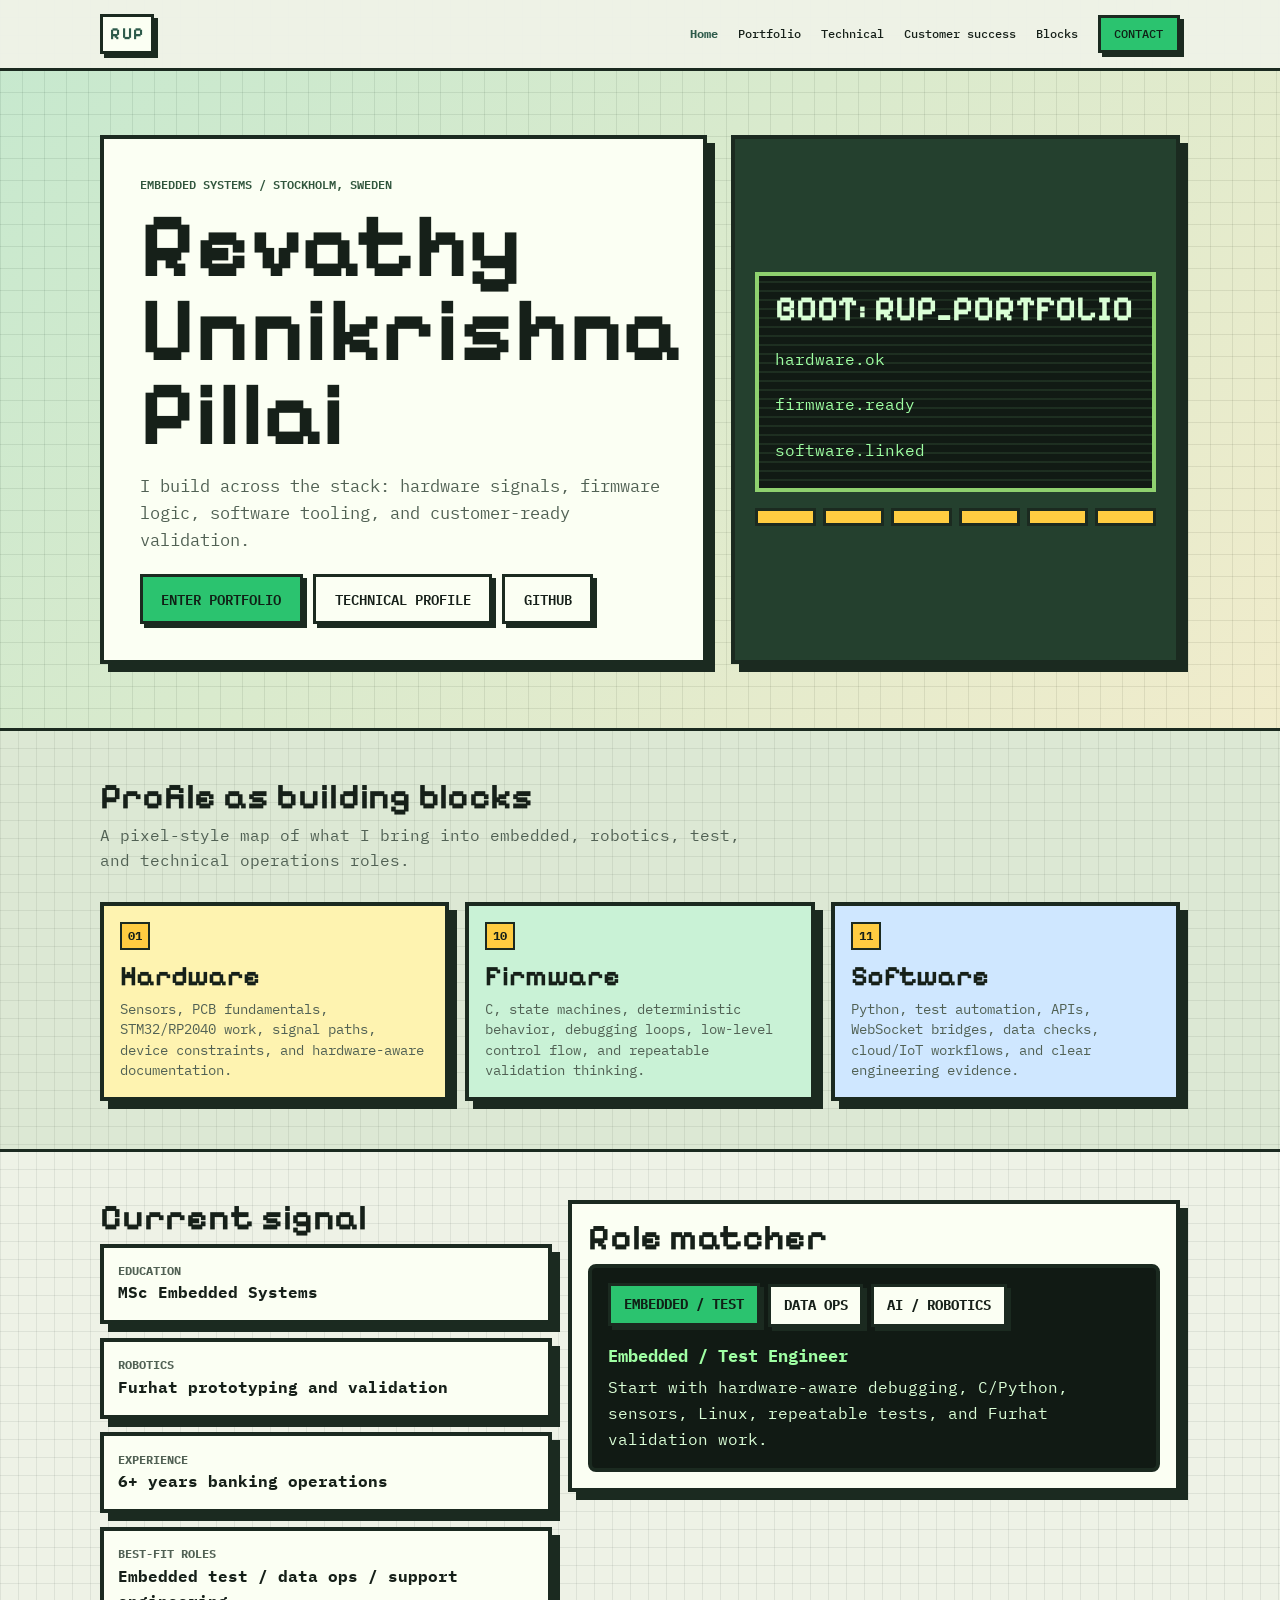
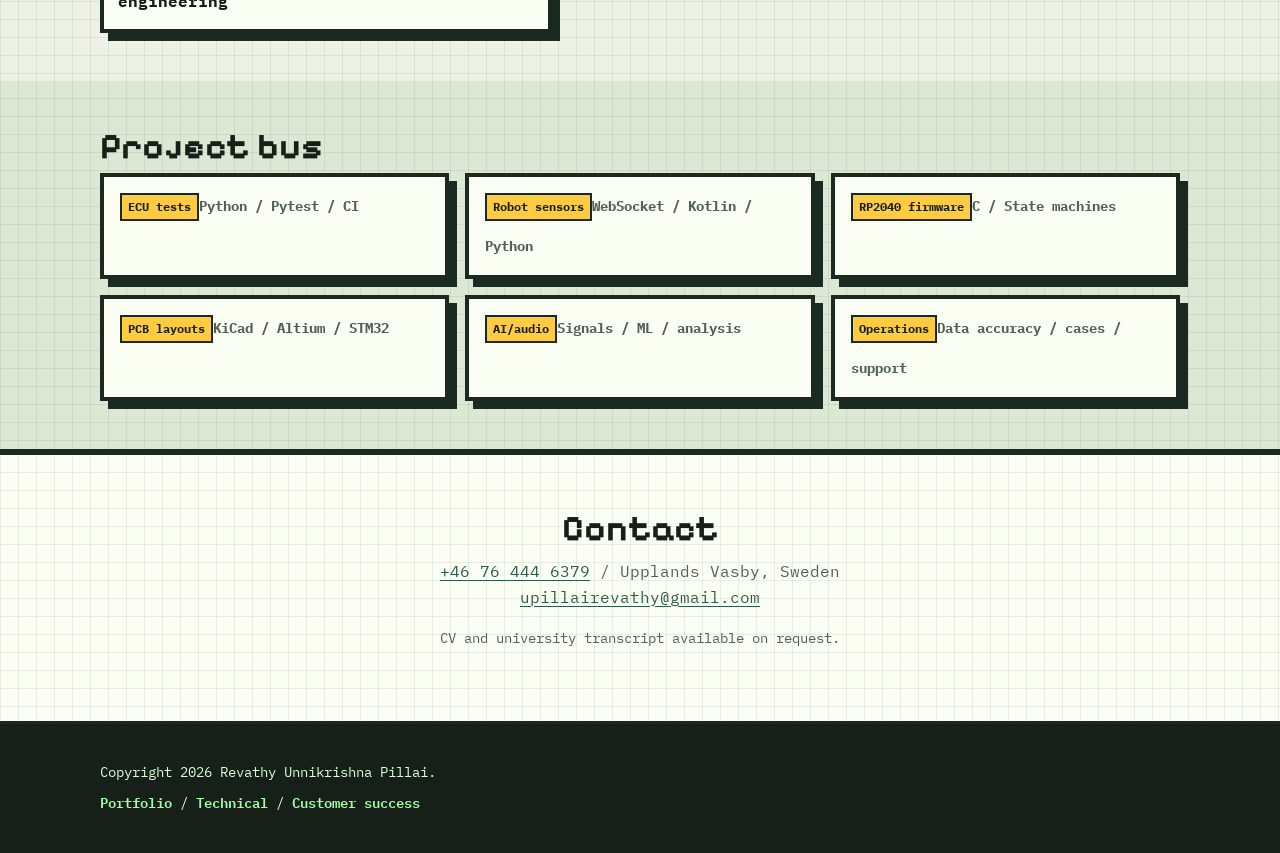
==== commit 1e009b67: "Redesign portfolio with pixel embedded theme" ====
--- a/index.html
+++ b/index.html
@@ -3,24 +3,24 @@
 <head>
   <meta charset="UTF-8" />
   <meta name="viewport" content="width=device-width, initial-scale=1" />
-  <meta name="description" content="Revathy Unnikrishna Pillai portfolio: embedded systems, AI/audio, robotics, customer operations, data operations, and banking workflows." />
-  <title>Revathy Unnikrishna Pillai | Interactive Portfolio</title>
+  <meta name="description" content="Revathy Unnikrishna Pillai portfolio: embedded systems, hardware, firmware, software, robotics, AI/audio, testing, and customer operations." />
+  <title>Revathy Unnikrishna Pillai | Embedded Portfolio</title>
   <link rel="stylesheet" href="styles.css" />
   <link rel="preconnect" href="https://fonts.googleapis.com" />
   <link rel="preconnect" href="https://fonts.gstatic.com" crossorigin />
-  <link href="https://fonts.googleapis.com/css2?family=DM+Sans:ital,opsz,wght@0,9..40,400;0,9..40,500;0,9..40,600;0,9..40,700;1,9..40,400&family=Instrument+Serif:ital@0;1&display=swap" rel="stylesheet" />
+  <link href="https://fonts.googleapis.com/css2?family=DM+Sans:ital,opsz,wght@0,9..40,400;0,9..40,500;0,9..40,600;0,9..40,700;1,9..40,400&family=IBM+Plex+Mono:wght@400;500;600;700&family=Pixelify+Sans:wght@500;600;700&display=swap" rel="stylesheet" />
 </head>
-<body class="page-home app-home">
+<body class="page-home pixel-site">
   <a class="skip-link" href="#main">Skip to content</a>
-  <header class="site-header app-header">
+  <header class="site-header pixel-header">
     <div class="wrap header-inner">
-      <a href="index.html" class="logo" aria-label="Home">RUP</a>
+      <a href="index.html" class="logo pixel-logo" aria-label="Home">RUP</a>
       <nav class="nav" aria-label="Primary">
         <a href="index.html" aria-current="page">Home</a>
         <a href="portfolio.html">Portfolio</a>
         <a href="technical.html">Technical</a>
         <a href="customer-success.html">Customer success</a>
-        <a href="#project-map">Project map</a>
+        <a href="#blocks">Blocks</a>
         <a href="#contact" class="nav-cta">Contact</a>
       </nav>
       <button type="button" class="menu-toggle" aria-expanded="false" aria-controls="mobile-nav" aria-label="Open menu">
@@ -32,121 +32,115 @@
       <a href="portfolio.html">Portfolio</a>
       <a href="technical.html">Technical</a>
       <a href="customer-success.html">Customer success</a>
-      <a href="#project-map">Project map</a>
+      <a href="#blocks">Blocks</a>
       <a href="#contact">Contact</a>
     </div>
   </header>
 
   <main id="main">
-    <section class="app-hero">
-      <div class="wrap app-hero-grid">
-        <div class="app-hero-main">
-          <p class="eyebrow">Uppsala / Stockholm area / Open to hybrid</p>
+    <section class="pixel-hero">
+      <div class="wrap pixel-hero-grid">
+        <div class="pixel-hero-copy">
+          <p class="eyebrow">Embedded systems / Stockholm, Sweden </p>
           <h1>Revathy Unnikrishna Pillai</h1>
-          <p class="tagline">Embedded systems + AI/audio projects + 6+ years in banking operations.</p>
-          <p class="lede">I connect technical systems with real customer workflows: sensors, robotics, data validation, issue investigation, documentation, and cross-functional delivery.</p>
+          <p class="tagline">I build across the stack: hardware signals, firmware logic, software tooling, and customer-ready validation.</p>
           <div class="hero-actions">
-            <a class="btn primary" href="technical.html">Explore technical profile</a>
-            <a class="btn ghost" href="customer-success.html">Customer operations profile</a>
+            <a class="btn primary" href="portfolio.html">Enter portfolio</a>
+            <a class="btn ghost" href="technical.html">Technical profile</a>
             <a class="btn ghost" href="https://github.com/revathyup" target="_blank" rel="noopener noreferrer">GitHub</a>
           </div>
         </div>
-        <aside class="app-status-panel" aria-label="Portfolio status panel">
-          <div class="status-row"><span>Current focus</span><strong>MSc Embedded Systems</strong></div>
-          <div class="status-row"><span>Industry bridge</span><strong>Robotics + Banking Ops</strong></div>
-          <div class="status-row"><span>Best-fit roles</span><strong>Test, Data Ops, Support Engineering</strong></div>
-          <button class="copy-button" type="button" data-copy-link="https://revathyup.github.io/profile-website/">Copy portfolio link</button>
-        </aside>
+        <div class="pixel-device" aria-label="Pixel embedded system illustration">
+          <div class="device-screen">
+            <span class="scanline"></span>
+            <strong>BOOT: RUP_PORTFOLIO</strong>
+            <code>hardware.ok</code>
+            <code>firmware.ready</code>
+            <code>software.linked</code>
+          </div>
+          <div class="pin-row" aria-hidden="true"><i></i><i></i><i></i><i></i><i></i><i></i></div>
+        </div>
       </div>
     </section>
 
-    <section class="section dashboard-strip" aria-label="Portfolio metrics">
-      <div class="wrap metric-grid">
-        <div class="metric-card"><span>Experience</span><strong>6+ yrs</strong><p>Digital banking support, customer workflows, KYC, documentation.</p></div>
-        <div class="metric-card"><span>Projects</span><strong>25+</strong><p>Embedded, AI/audio, robotics, IoT, PCB, web tools.</p></div>
-        <div class="metric-card"><span>Core stack</span><strong>Python / C</strong><p>Linux, APIs, sensors, AWS IoT, test workflows.</p></div>
-        <div class="metric-card"><span>Current role</span><strong>Furhat</strong><p>Prototyping, validation, robotics integrations, thesis work.</p></div>
+    <section id="blocks" class="section pixel-band">
+      <div class="wrap">
+        <h2 class="section-title">Profile as building blocks</h2>
+        <p class="section-intro">A pixel-style map of what I bring into embedded, robotics, test, and technical operations roles.</p>
+        <div class="block-grid">
+          <article class="pixel-block hardware-block">
+            <span class="block-id">01</span>
+            <h3>Hardware</h3>
+            <p>Sensors, PCB fundamentals, STM32/RP2040 work, signal paths, device constraints, and hardware-aware documentation.</p>
+          </article>
+          <article class="pixel-block firmware-block">
+            <span class="block-id">10</span>
+            <h3>Firmware</h3>
+            <p>C, state machines, deterministic behavior, debugging loops, low-level control flow, and repeatable validation thinking.</p>
+          </article>
+          <article class="pixel-block software-block">
+            <span class="block-id">11</span>
+            <h3>Software</h3>
+            <p>Python, test automation, APIs, WebSocket bridges, data checks, cloud/IoT workflows, and clear engineering evidence.</p>
+          </article>
+        </div>
       </div>
     </section>
 
-    <section class="section app-lab">
-      <div class="wrap lab-grid">
+    <section class="section pixel-console-section">
+      <div class="wrap pixel-two-col">
         <div>
+          <h2 class="section-title">Current signal</h2>
+          <div class="signal-stack">
+            <div><span>Education</span><strong>MSc Embedded Systems</strong></div>
+            <div><span>Robotics</span><strong>Furhat prototyping and validation</strong></div>
+            <div><span>Experience</span><strong>6+ years banking operations</strong></div>
+            <div><span>Best-fit roles</span><strong>Embedded test / data ops / support engineering</strong></div>
+          </div>
+        </div>
+        <div class="mini-console" aria-label="Role matcher">
           <h2 class="section-title">Role matcher</h2>
-          <p class="section-intro">Click a target role and the portfolio adapts the story a recruiter should notice first.</p>
-          <div class="persona-panel" aria-label="Role profile selector">
+          <div class="persona-panel pixel-panel">
             <div class="persona-buttons" role="group" aria-label="Select target role">
               <button class="persona-button is-active" type="button" data-persona="embedded" aria-pressed="true">Embedded / Test</button>
-              <button class="persona-button" type="button" data-persona="dataops" aria-pressed="false">Customer + Data Ops</button>
-              <button class="persona-button" type="button" data-persona="ai" aria-pressed="false">AI / Technical Analyst</button>
+              <button class="persona-button" type="button" data-persona="dataops" aria-pressed="false">Data Ops</button>
+              <button class="persona-button" type="button" data-persona="ai" aria-pressed="false">AI / Robotics</button>
             </div>
-            <p class="persona-output" data-persona-output><strong>Embedded / Test Engineer</strong><span>Lead with embedded systems, Python/C, sensor integration, Linux, structured testing, debugging, and Furhat Robotics validation work.</span></p>
-          </div>
-        </div>
-        <div class="chart-panel" aria-label="Skill strength chart">
-          <h2 class="section-title">Skill signal</h2>
-          <div class="bar-chart">
-            <div class="bar-row"><span>Testing &amp; validation</span><i style="--value: 92%"></i><b>92</b></div>
-            <div class="bar-row"><span>Customer/data ops</span><i style="--value: 90%"></i><b>90</b></div>
-            <div class="bar-row"><span>Embedded systems</span><i style="--value: 84%"></i><b>84</b></div>
-            <div class="bar-row"><span>AI/audio projects</span><i style="--value: 76%"></i><b>76</b></div>
-            <div class="bar-row"><span>Cloud/IoT</span><i style="--value: 70%"></i><b>70</b></div>
+            <p class="persona-output" data-persona-output><strong>Embedded / Test Engineer</strong><span>Start with hardware-aware debugging, C/Python, sensors, Linux, repeatable tests, and Furhat validation work.</span></p>
           </div>
         </div>
       </div>
     </section>
 
-    <section id="project-map" class="section project-map-section">
+    <section class="section pixel-band">
       <div class="wrap">
-        <h2 class="section-title">Project map</h2>
-        <p class="section-intro">A recruiter-friendly table: what each project proves, not just what technology it used.</p>
-        <div class="project-table-wrap">
-          <table class="project-table">
-            <thead><tr><th>Project area</th><th>Tools</th><th>What it proves</th><th>Best role signal</th></tr></thead>
-            <tbody>
-              <tr><td><a href="technical.html#projects">ECU test automation</a></td><td>Python, Pytest, GitHub Actions</td><td>Fault injection, DTC checks, traceability, and HIL/SIL-style validation</td><td>Embedded testing</td></tr>
-              <tr><td><a href="technical.html#projects">EV API contract testing</a></td><td>Python, Pytest, JSON contracts</td><td>Consumer-provider API verification and breaking-change detection</td><td>API testing</td></tr>
-              <tr><td><a href="technical.html#projects">Furhat integrations</a></td><td>Python, Kotlin, Node.js, WebSocket</td><td>Sensor-to-behaviour integration and system validation</td><td>Embedded test / robotics</td></tr>
-              <tr><td><a href="technical.html#projects">Emotion and DOA</a></td><td>Python, ML, audio/video signals</td><td>Data interpretation, real-time signals, AI experimentation</td><td>AI analyst / technical analyst</td></tr>
-              <tr><td><a href="technical.html#projects">IoT and cloud</a></td><td>AWS IoT, MQTT, Lambda, DynamoDB</td><td>Device-to-cloud thinking and operational data flows</td><td>Solutions / support engineering</td></tr>
-              <tr><td><a href="technical.html#projects">PCB design</a></td><td>KiCad, Altium, STM32</td><td>Electronics fundamentals and hardware documentation</td><td>Embedded / hardware-adjacent roles</td></tr>
-              <tr><td><a href="customer-success.html">Digital banking support</a></td><td>CRM, banking systems, records, process controls</td><td>Online transaction support, system-query troubleshooting, documentation, compliance</td><td>Customer ops / technical support</td></tr>
-            </tbody>
-          </table>
+        <h2 class="section-title">Project bus</h2>
+        <div class="bus-grid">
+          <a href="portfolio.html#project-lab"><span>ECU tests</span><b>Python / Pytest / CI</b></a>
+          <a href="portfolio.html#project-lab"><span>Robot sensors</span><b>WebSocket / Kotlin / Python</b></a>
+          <a href="portfolio.html#project-lab"><span>RP2040 firmware</span><b>C / State machines</b></a>
+          <a href="portfolio.html#project-lab"><span>PCB layouts</span><b>KiCad / Altium / STM32</b></a>
+          <a href="portfolio.html#project-lab"><span>AI/audio</span><b>Signals / ML / analysis</b></a>
+          <a href="customer-success.html"><span>Operations</span><b>Data accuracy / cases / support</b></a>
         </div>
       </div>
     </section>
 
-    <section class="section career-flow">
-      <div class="wrap">
-        <h2 class="section-title">Career bridge</h2>
-        <div class="flow-grid" aria-label="Career transition flow">
-          <div><span>2017-2024</span><strong>Digital banking support</strong><p>Customer workflows, online banking support, documentation, KYC, issue resolution.</p></div>
-          <div><span>2024-2026</span><strong>MSc Embedded Systems</strong><p>Software, sensors, embedded design, testing, system thinking.</p></div>
-          <div><span>2025-now</span><strong>Furhat Robotics</strong><p>Prototyping, validation, AI/audio, technical collaboration.</p></div>
-          <div><span>Next</span><strong>Technical operations</strong><p>Embedded test, data operations, AI support, solutions engineering.</p></div>
-        </div>
-      </div>
-    </section>
-
-    <section id="contact" class="section section-cta">
+    <section id="contact" class="section section-cta pixel-cta">
       <div class="wrap narrow cta-inner">
         <h2 class="section-title">Contact</h2>
         <p class="prose"><a href="tel:+46764446379">+46 76 444 6379</a> / Upplands Vasby, Sweden<br /><a href="mailto:upillairevathy@gmail.com">upillairevathy@gmail.com</a></p>
-        <p class="prose small-print">Full CV and university transcript available on request.</p>
+        <p class="prose small-print">CV and university transcript available on request.</p>
       </div>
     </section>
   </main>
 
-  <footer class="site-footer">
+  <footer class="site-footer pixel-footer">
     <div class="wrap footer-inner">
       <p>Copyright <span id="y"></span> Revathy Unnikrishna Pillai.</p>
-      <p class="footer-links"><a href="portfolio.html">Portfolio</a> / <a href="technical.html">Technical</a> / <a href="customer-success.html">Customer success</a> / <a href="index.html">Home</a></p>
+      <p class="footer-links"><a href="portfolio.html">Portfolio</a> / <a href="technical.html">Technical</a> / <a href="customer-success.html">Customer success</a></p>
     </div>
   </footer>
   <script src="interactions.js"></script>
 </body>
 </html>
-
-
-
--- a/styles.css
+++ b/styles.css
@@ -1618,3 +1618,621 @@
   border-radius: 999px;
   background: linear-gradient(90deg, var(--accent) var(--value), #d9e3df var(--value));
 }
+
+/* Pixel embedded redesign */
+.pixel-site {
+  --bg: #eef2e6;
+  --bg-alt: #dce8d4;
+  --ink: #162019;
+  --muted: #516154;
+  --accent: #1f7a4d;
+  --accent-hover: #145a39;
+  --border: #1b2a20;
+  --card: #fbfff3;
+  --shadow: 8px 8px 0 #1b2a20;
+  --radius: 0;
+  --font-display: "Pixelify Sans", "IBM Plex Mono", monospace;
+  --font-sans: "IBM Plex Mono", "DM Sans", system-ui, sans-serif;
+  background:
+    linear-gradient(90deg, rgba(27, 42, 32, 0.08) 1px, transparent 1px),
+    linear-gradient(0deg, rgba(27, 42, 32, 0.08) 1px, transparent 1px),
+    var(--bg);
+  background-size: 18px 18px;
+}
+
+.pixel-site button,
+.pixel-site input {
+  letter-spacing: 0;
+}
+
+.pixel-site .site-header,
+.pixel-header {
+  background: rgba(238, 242, 230, 0.96);
+  border-bottom: 3px solid var(--border);
+  backdrop-filter: none;
+}
+
+.pixel-logo {
+  display: inline-grid;
+  place-items: center;
+  min-width: 3rem;
+  min-height: 2rem;
+  padding: 0.25rem 0.45rem;
+  background: #fbfff3;
+  border: 3px solid var(--border);
+  box-shadow: 4px 4px 0 var(--border);
+  color: var(--ink);
+  font-family: var(--font-display);
+  font-size: 1.05rem;
+}
+
+.pixel-site .nav a {
+  font-family: var(--font-sans);
+  font-size: 0.78rem;
+}
+
+.pixel-site .nav-cta,
+.pixel-site .btn,
+.pixel-site .copy-button,
+.pixel-site .persona-button,
+.pixel-site .filter-button {
+  border-radius: 0;
+  border: 3px solid var(--border);
+  box-shadow: 4px 4px 0 var(--border);
+  text-transform: uppercase;
+  letter-spacing: 0;
+}
+
+.pixel-site .btn.primary,
+.pixel-site .nav-cta,
+.pixel-site .persona-button.is-active,
+.pixel-site .filter-button.is-active {
+  background: #2bc36f;
+  color: #102016 !important;
+}
+
+.pixel-site .btn.ghost,
+.pixel-site .persona-button,
+.pixel-site .filter-button {
+  background: #fbfff3;
+  color: var(--ink);
+}
+
+.pixel-site .btn:hover,
+.pixel-site .persona-button:hover,
+.pixel-site .filter-button:hover,
+.bus-grid a:hover {
+  transform: translate(2px, 2px);
+  box-shadow: 2px 2px 0 var(--border);
+}
+
+.pixel-hero {
+  padding: clamp(2rem, 5vw, 4.2rem) 0;
+  border-bottom: 3px solid var(--border);
+  background:
+    linear-gradient(135deg, rgba(43, 195, 111, 0.2), rgba(255, 204, 65, 0.16)),
+    linear-gradient(90deg, rgba(27, 42, 32, 0.1) 1px, transparent 1px),
+    linear-gradient(0deg, rgba(27, 42, 32, 0.1) 1px, transparent 1px),
+    #eef2e6;
+  background-size: auto, 22px 22px, 22px 22px;
+}
+
+.pixel-hero-grid {
+  display: grid;
+  gap: 1.5rem;
+  align-items: stretch;
+}
+
+@media (min-width: 860px) {
+  .pixel-hero-grid {
+    grid-template-columns: minmax(0, 1.15fr) minmax(300px, 0.85fr);
+  }
+}
+
+.pixel-hero-copy,
+.pixel-device,
+.pixel-motherboard,
+.pixel-block,
+.module-card,
+.signal-stack > div,
+.mini-console,
+.pixel-project,
+.pixel-steps li,
+.bus-grid a {
+  background: var(--card);
+  border: 4px solid var(--border);
+  box-shadow: var(--shadow);
+  border-radius: 0;
+}
+
+.pixel-hero-copy {
+  padding: clamp(1.25rem, 4vw, 2.25rem);
+}
+
+.pixel-hero-copy h1 {
+  max-width: 13ch;
+  margin: 0 0 1rem;
+  font-family: var(--font-display);
+  font-size: clamp(2.6rem, 8vw, 5.7rem);
+  font-weight: 700;
+  line-height: 0.92;
+  color: var(--ink);
+}
+
+.portfolio-pixel-hero .pixel-hero-copy h1 {
+  max-width: 15ch;
+  font-size: clamp(2.25rem, 6.5vw, 4.8rem);
+}
+
+.pixel-site .eyebrow {
+  color: #31563d;
+  font-size: 0.72rem;
+  letter-spacing: 0;
+}
+
+.pixel-site .tagline,
+.pixel-site .lede,
+.pixel-site .section-intro,
+.pixel-site .prose,
+.pixel-site .small-print {
+  color: var(--muted);
+}
+
+.pixel-site .section-title {
+  font-family: var(--font-display);
+  font-weight: 700;
+  line-height: 1;
+  color: var(--ink);
+}
+
+.pixel-band {
+  background:
+    linear-gradient(90deg, rgba(27, 42, 32, 0.08) 1px, transparent 1px),
+    linear-gradient(0deg, rgba(27, 42, 32, 0.08) 1px, transparent 1px),
+    var(--bg-alt);
+  background-size: 18px 18px;
+  border-bottom: 3px solid var(--border);
+}
+
+.block-grid,
+.module-grid,
+.bus-grid {
+  display: grid;
+  gap: 1rem;
+}
+
+@media (min-width: 780px) {
+  .block-grid {
+    grid-template-columns: repeat(3, minmax(0, 1fr));
+  }
+
+  .module-grid {
+    grid-template-columns: repeat(4, minmax(0, 1fr));
+  }
+
+  .bus-grid {
+    grid-template-columns: repeat(3, minmax(0, 1fr));
+  }
+}
+
+.pixel-block,
+.module-card,
+.bus-grid a {
+  padding: 1rem;
+  color: inherit;
+  text-decoration: none;
+}
+
+.block-id,
+.module-card span,
+.bus-grid span {
+  display: inline-block;
+  margin-bottom: 0.75rem;
+  padding: 0.18rem 0.38rem;
+  background: #ffcc41;
+  border: 2px solid var(--border);
+  color: var(--ink);
+  font-size: 0.72rem;
+  font-weight: 700;
+}
+
+.pixel-block h3,
+.module-card strong {
+  display: block;
+  margin: 0 0 0.55rem;
+  font-family: var(--font-display);
+  font-size: 1.75rem;
+  line-height: 1;
+}
+
+.pixel-block p,
+.module-card p,
+.bus-grid b {
+  margin: 0;
+  color: var(--muted);
+  font-size: 0.88rem;
+  line-height: 1.45;
+}
+
+.hardware-block { background: #fef3b0; }
+.firmware-block { background: #c9f2d6; }
+.software-block { background: #cfe7ff; }
+
+.pixel-device {
+  min-height: 330px;
+  padding: 1.25rem;
+  display: grid;
+  align-content: center;
+  gap: 1rem;
+  background: #24402e;
+}
+
+.device-screen {
+  position: relative;
+  display: grid;
+  gap: 0.65rem;
+  min-height: 220px;
+  padding: 1rem;
+  overflow: hidden;
+  color: #dbffd7;
+  background: #111a14;
+  border: 4px solid #8fd16f;
+}
+
+.device-screen strong {
+  font-family: var(--font-display);
+  font-size: clamp(1.4rem, 4vw, 2.2rem);
+  line-height: 1;
+}
+
+.device-screen code {
+  display: block;
+  color: #9fffa3;
+  font-family: var(--font-sans);
+}
+
+.scanline {
+  position: absolute;
+  inset: 0;
+  background: repeating-linear-gradient(0deg, transparent 0 7px, rgba(159, 255, 163, 0.09) 7px 9px);
+  pointer-events: none;
+}
+
+.pin-row {
+  display: grid;
+  grid-template-columns: repeat(6, 1fr);
+  gap: 0.45rem;
+}
+
+.pin-row i {
+  height: 18px;
+  background: #ffcc41;
+  border: 3px solid var(--border);
+}
+
+.pixel-motherboard {
+  position: relative;
+  min-height: 360px;
+  overflow: hidden;
+  background:
+    linear-gradient(90deg, rgba(251, 255, 243, 0.18) 2px, transparent 2px),
+    linear-gradient(0deg, rgba(251, 255, 243, 0.18) 2px, transparent 2px),
+    #1f7a4d;
+  background-size: 28px 28px;
+}
+
+.chip {
+  position: absolute;
+  display: grid;
+  place-items: center;
+  background: #111a14;
+  color: #9fffa3;
+  border: 4px solid #fbfff3;
+  font-family: var(--font-display);
+}
+
+.chip::before,
+.chip::after {
+  content: "";
+  position: absolute;
+  background: repeating-linear-gradient(90deg, #ffcc41 0 8px, transparent 8px 14px);
+  height: 10px;
+  left: -12px;
+  right: -12px;
+}
+
+.chip::before { top: -14px; }
+.chip::after { bottom: -14px; }
+.chip.cpu { width: 132px; height: 132px; left: 50%; top: 50%; transform: translate(-50%, -50%); }
+.chip.mem { width: 92px; height: 70px; left: 10%; top: 16%; }
+.chip.io { width: 76px; height: 96px; right: 12%; bottom: 14%; }
+
+.trace {
+  position: absolute;
+  background: #ffcc41;
+  border: 2px solid #1b2a20;
+}
+
+.t1 { width: 34%; height: 10px; left: 18%; top: 34%; }
+.t2 { width: 10px; height: 32%; left: 50%; top: 14%; }
+.t3 { width: 30%; height: 10px; right: 18%; bottom: 36%; }
+.t4 { width: 10px; height: 28%; right: 24%; top: 28%; }
+
+.led {
+  position: absolute;
+  width: 18px;
+  height: 18px;
+  border: 3px solid #1b2a20;
+  background: #9fffa3;
+}
+
+.led-a { left: 12%; bottom: 14%; }
+.led-b { right: 16%; top: 16%; background: #ffcc41; }
+.led-c { left: 48%; bottom: 10%; background: #ff6b5f; }
+
+.pixel-two-col {
+  display: grid;
+  gap: 1rem;
+  align-items: start;
+}
+
+@media (min-width: 860px) {
+  .pixel-two-col {
+    grid-template-columns: 0.85fr 1.15fr;
+  }
+}
+
+.signal-stack {
+  display: grid;
+  gap: 0.85rem;
+}
+
+.signal-stack > div {
+  padding: 0.9rem;
+}
+
+.signal-stack span {
+  display: block;
+  color: var(--muted);
+  font-size: 0.72rem;
+  font-weight: 700;
+  text-transform: uppercase;
+}
+
+.signal-stack strong {
+  color: var(--ink);
+}
+
+.mini-console {
+  padding: 1rem;
+}
+
+.pixel-panel {
+  max-width: none;
+  background: #111a14;
+  color: #dbffd7;
+  border: 4px solid var(--border);
+  box-shadow: none;
+}
+
+.pixel-panel .persona-output strong {
+  color: #9fffa3;
+}
+
+.pixel-panel .persona-output span {
+  color: #dbffd7;
+}
+
+.pixel-project-grid {
+  gap: 1.15rem;
+}
+
+.pixel-project {
+  background: var(--card);
+  grid-template-columns: 150px minmax(0, 1fr);
+  box-shadow: 6px 6px 0 var(--border);
+}
+
+.pixel-project .project-kicker,
+.pixel-project dt {
+  color: #31563d;
+  letter-spacing: 0;
+}
+
+.pixel-project .project-body h3 {
+  font-family: var(--font-display);
+  font-size: 1.55rem;
+  line-height: 1;
+}
+
+.pixel-project .project-body p,
+.pixel-project .project-body dd {
+  color: var(--muted);
+}
+
+.pixel-visual {
+  min-height: 150px;
+  border: 4px solid var(--border);
+  border-radius: 0;
+  background: #dff2d2;
+}
+
+.ecu-visual,
+.api-visual,
+.state-pixel,
+.cloud-pixel,
+.ops-pixel {
+  display: grid;
+  place-items: center;
+  grid-template-columns: 1fr;
+  gap: 0.35rem;
+  padding: 0.7rem;
+}
+
+.ecu-visual span,
+.api-visual span,
+.state-pixel span,
+.cloud-pixel span,
+.ops-pixel span {
+  width: 100%;
+  padding: 0.3rem;
+  text-align: center;
+  background: #fbfff3;
+  border: 3px solid var(--border);
+  color: var(--ink);
+  font-weight: 700;
+  font-size: 0.76rem;
+}
+
+.robot-pixel {
+  position: relative;
+  background: #cfe7ff;
+}
+
+.robot-pixel::before {
+  content: "";
+  position: absolute;
+  width: 76px;
+  height: 76px;
+  left: 50%;
+  top: 50%;
+  transform: translate(-50%, -50%);
+  background: #fbfff3;
+  border: 4px solid var(--border);
+}
+
+.robot-pixel span:nth-child(1),
+.robot-pixel span:nth-child(2) {
+  position: absolute;
+  top: 63px;
+  width: 12px;
+  height: 12px;
+  background: var(--border);
+  z-index: 1;
+}
+
+.robot-pixel span:nth-child(1) { left: 51px; }
+.robot-pixel span:nth-child(2) { right: 51px; }
+.robot-pixel span:nth-child(3) {
+  position: absolute;
+  left: 50px;
+  right: 50px;
+  bottom: 54px;
+  height: 6px;
+  background: var(--border);
+  z-index: 1;
+}
+
+.pcb-pixel {
+  display: grid;
+  grid-template-columns: repeat(2, 34px);
+  place-content: center;
+  gap: 1rem;
+  background:
+    linear-gradient(90deg, rgba(27, 42, 32, 0.22) 2px, transparent 2px),
+    linear-gradient(0deg, rgba(27, 42, 32, 0.22) 2px, transparent 2px),
+    #c9f2d6;
+  background-size: 20px 20px;
+}
+
+.pcb-pixel span {
+  width: 34px;
+  height: 34px;
+  background: #111a14;
+  border: 4px solid #ffcc41;
+}
+
+.audio-pixel {
+  display: flex;
+  align-items: end;
+  justify-content: center;
+  gap: 0.45rem;
+  padding: 0.85rem;
+  background: #fef3b0;
+}
+
+.audio-pixel span {
+  width: 18px;
+  background: #1f7a4d;
+  border: 3px solid var(--border);
+}
+
+.audio-pixel span:nth-child(1) { height: 34%; }
+.audio-pixel span:nth-child(2) { height: 70%; }
+.audio-pixel span:nth-child(3) { height: 48%; }
+.audio-pixel span:nth-child(4) { height: 88%; }
+.audio-pixel span:nth-child(5) { height: 56%; }
+
+.pixel-steps {
+  grid-template-columns: repeat(4, minmax(0, 1fr));
+  gap: 1rem;
+}
+
+.pixel-steps li {
+  border-left: 4px solid var(--border);
+}
+
+.pixel-steps strong {
+  font-family: var(--font-display);
+  font-size: 1.25rem;
+}
+
+.pixel-cta {
+  border-top: 3px solid var(--border);
+  background:
+    linear-gradient(90deg, rgba(27, 42, 32, 0.08) 1px, transparent 1px),
+    linear-gradient(0deg, rgba(27, 42, 32, 0.08) 1px, transparent 1px),
+    #fbfff3;
+  background-size: 18px 18px;
+}
+
+.pixel-footer {
+  border-top: 3px solid var(--border);
+  background: #162019;
+  color: #dbffd7;
+}
+
+.pixel-footer a {
+  color: #9fffa3;
+}
+
+@media (max-width: 860px) {
+  .pixel-steps {
+    grid-template-columns: 1fr 1fr;
+  }
+}
+
+@media (max-width: 640px) {
+  .pixel-site .hero-actions,
+  .pixel-site .persona-buttons,
+  .pixel-site .project-filters {
+    display: grid;
+    grid-template-columns: 1fr;
+  }
+
+  .pixel-site .btn,
+  .pixel-site .persona-button,
+  .pixel-site .filter-button {
+    width: 100%;
+  }
+
+  .pixel-project,
+  .pixel-steps {
+    grid-template-columns: 1fr;
+  }
+
+  .pixel-device,
+  .pixel-motherboard {
+    min-height: 280px;
+  }
+
+  .chip.cpu {
+    width: 104px;
+    height: 104px;
+  }
+
+  .chip.mem,
+  .chip.io {
+    transform: scale(0.86);
+  }
+}
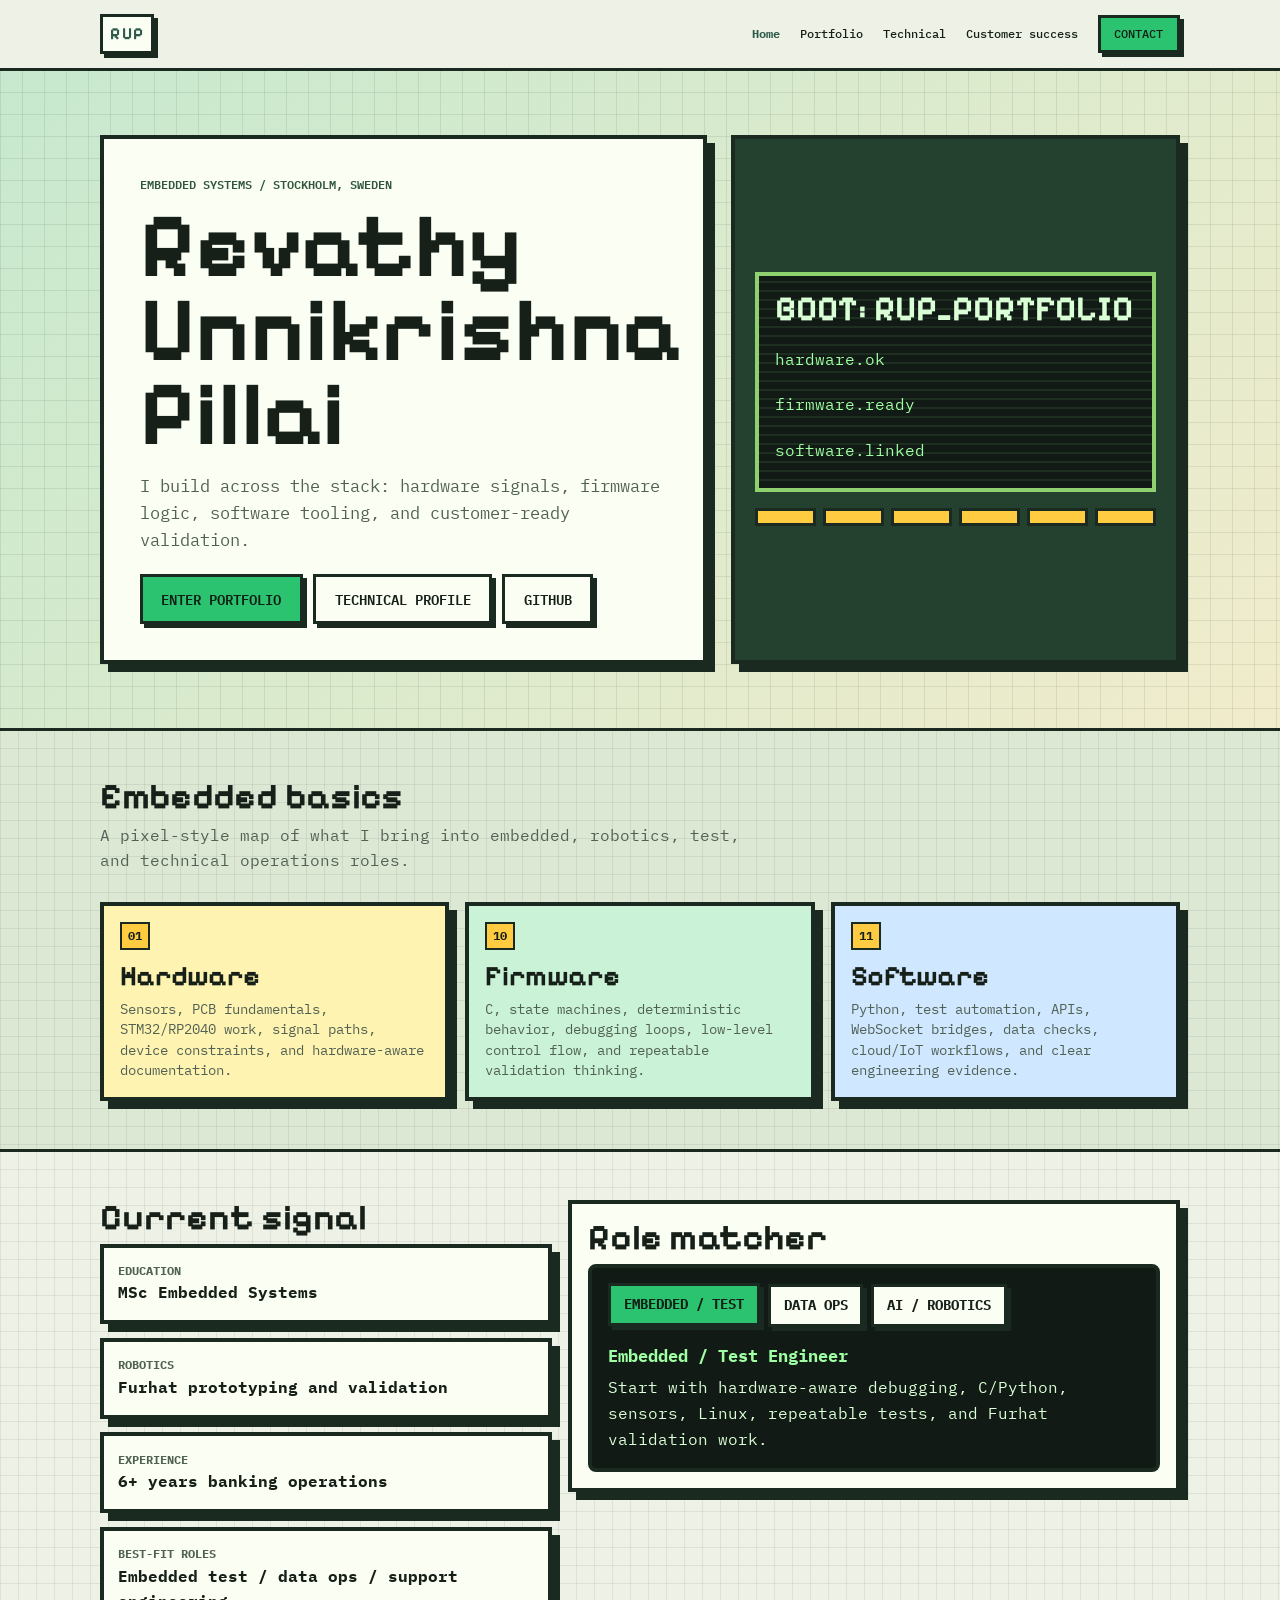
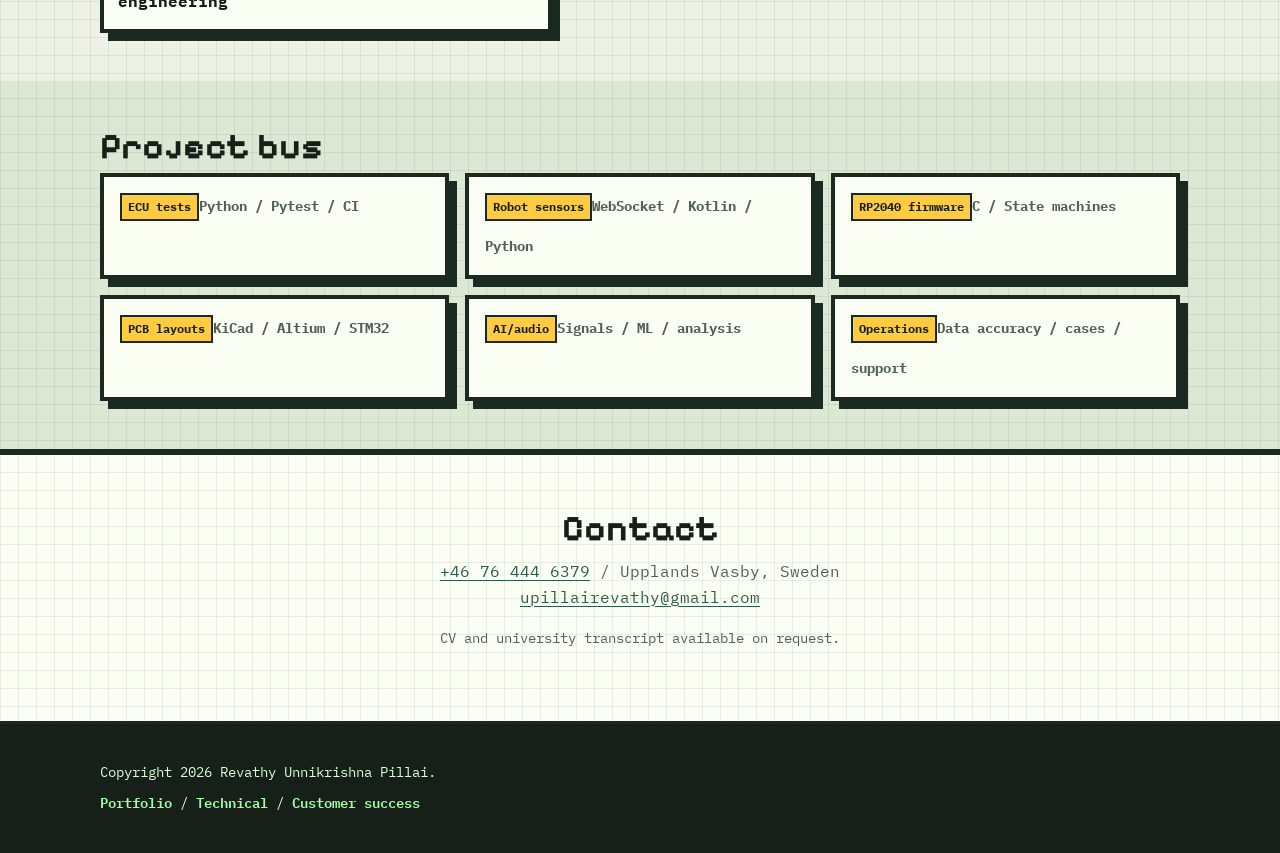
==== commit ee585a4d: "Remove blocks wording from pixel portfolio" ====
--- a/index.html
+++ b/index.html
@@ -20,7 +20,6 @@
         <a href="portfolio.html">Portfolio</a>
         <a href="technical.html">Technical</a>
         <a href="customer-success.html">Customer success</a>
-        <a href="#blocks">Blocks</a>
         <a href="#contact" class="nav-cta">Contact</a>
       </nav>
       <button type="button" class="menu-toggle" aria-expanded="false" aria-controls="mobile-nav" aria-label="Open menu">
@@ -32,7 +31,6 @@
       <a href="portfolio.html">Portfolio</a>
       <a href="technical.html">Technical</a>
       <a href="customer-success.html">Customer success</a>
-      <a href="#blocks">Blocks</a>
       <a href="#contact">Contact</a>
     </div>
   </header>
@@ -63,9 +61,9 @@
       </div>
     </section>
 
-    <section id="blocks" class="section pixel-band">
+    <section id="systems" class="section pixel-band">
       <div class="wrap">
-        <h2 class="section-title">Profile as building blocks</h2>
+        <h2 class="section-title">Embedded basics</h2>
         <p class="section-intro">A pixel-style map of what I bring into embedded, robotics, test, and technical operations roles.</p>
         <div class="block-grid">
           <article class="pixel-block hardware-block">
